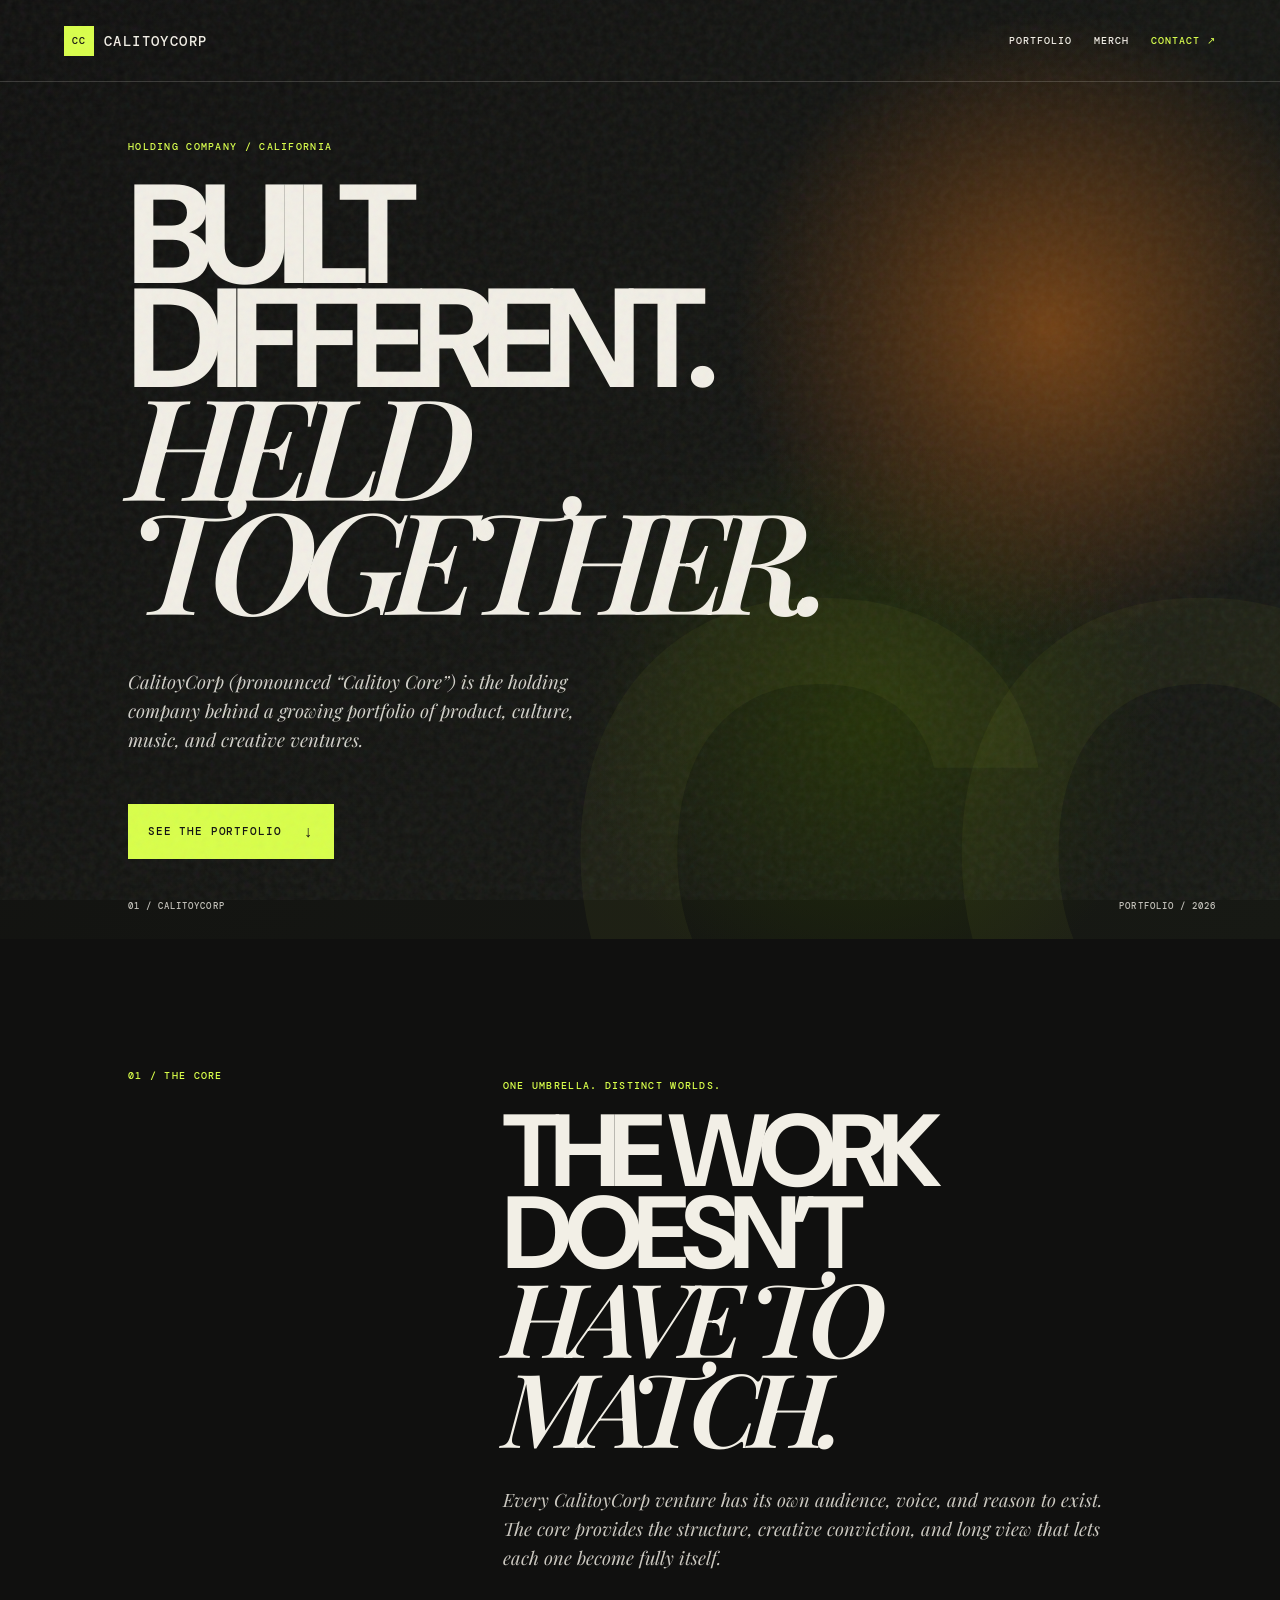
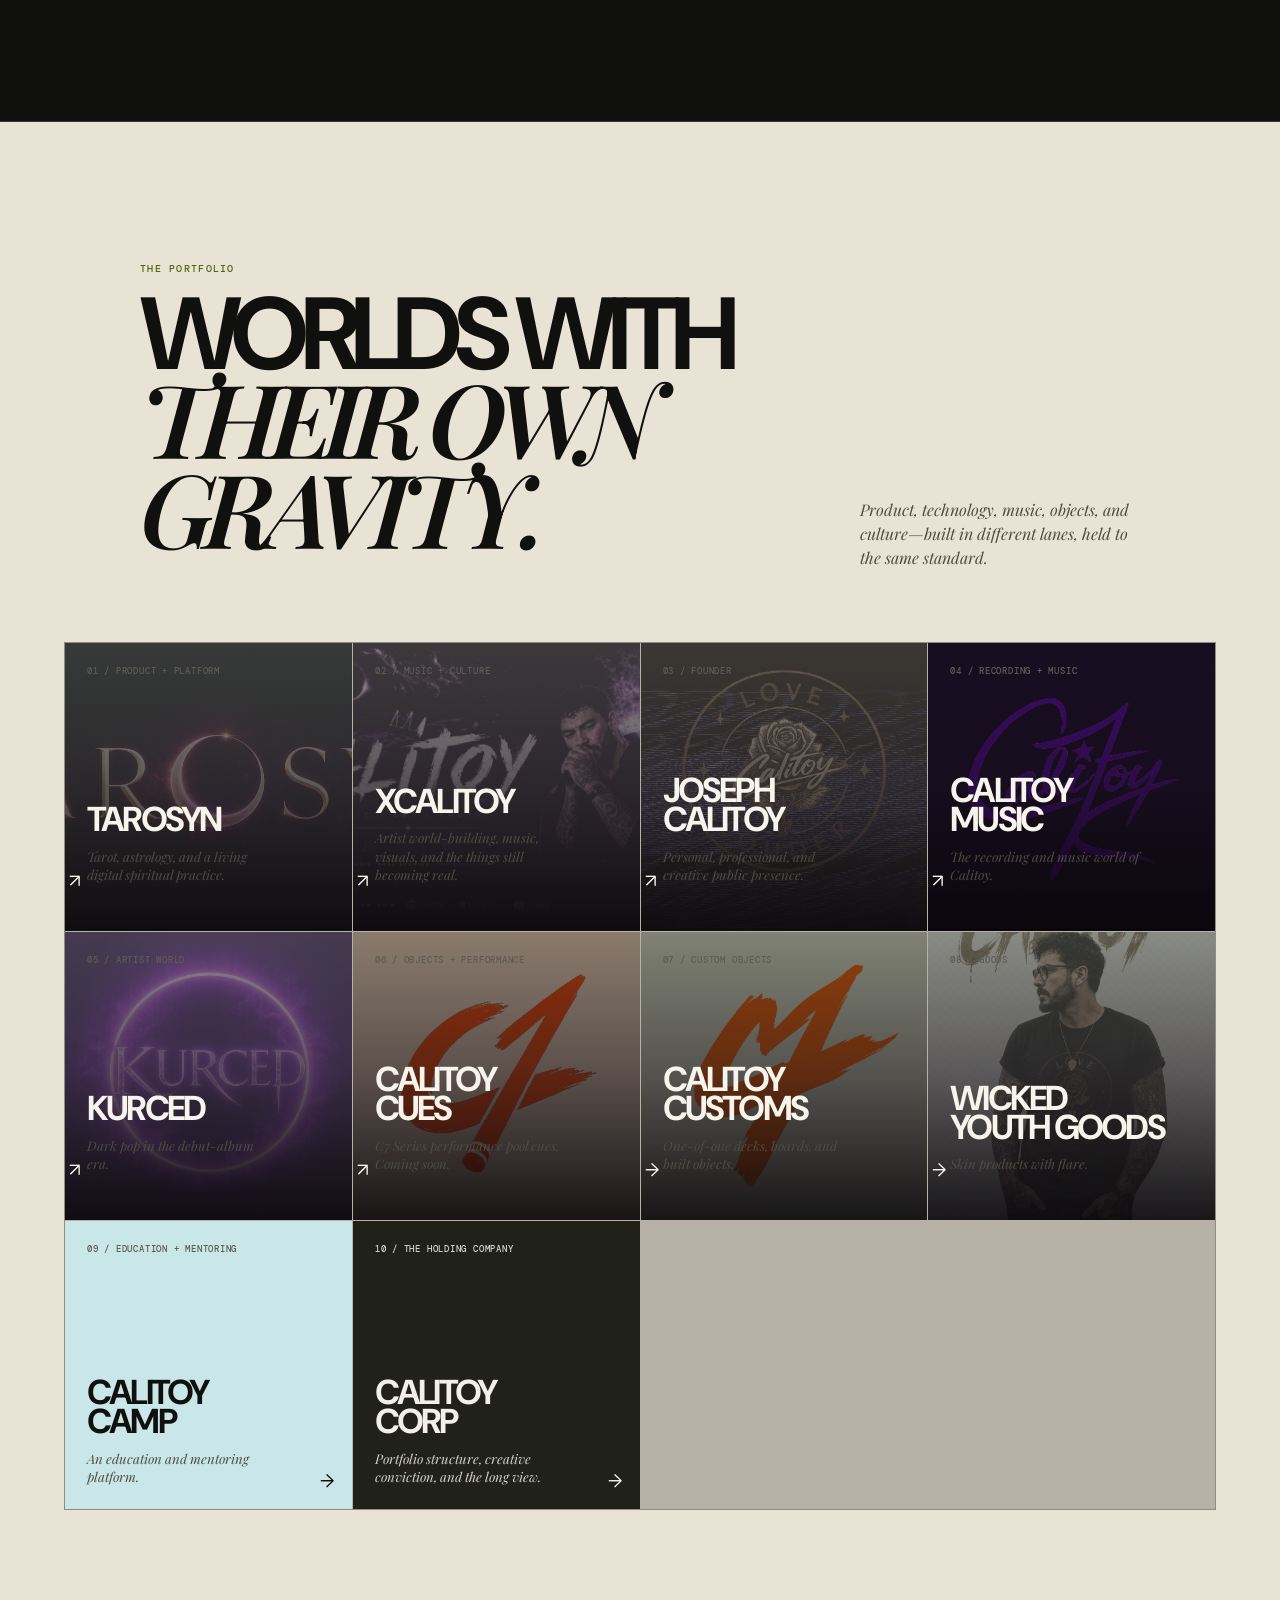
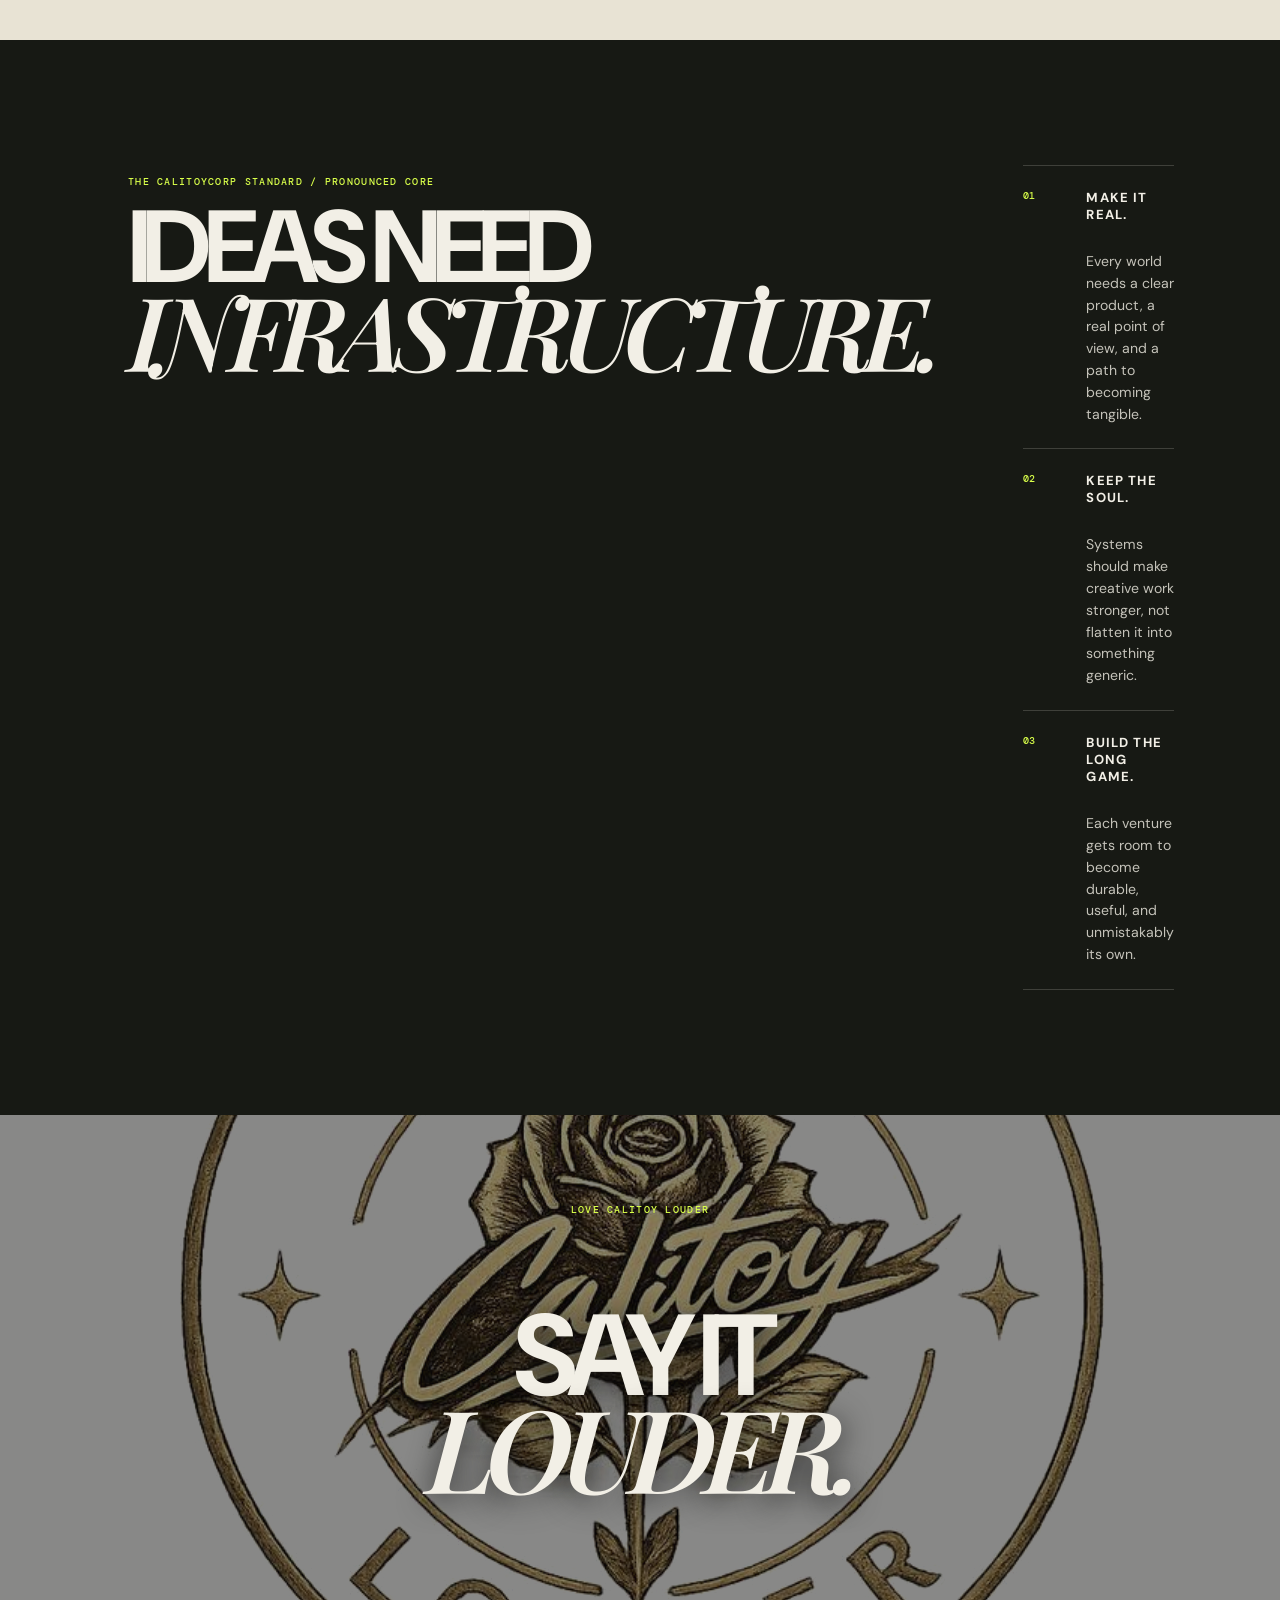
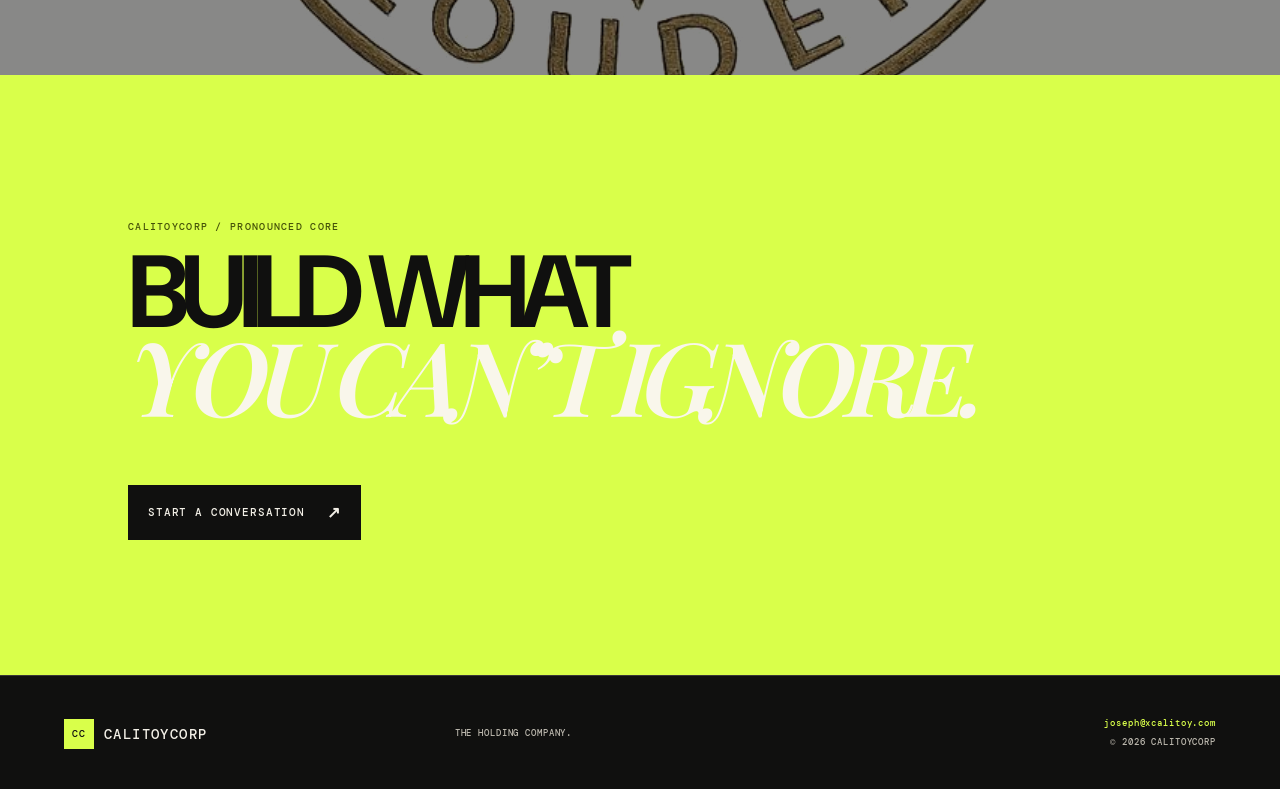
==== index.html @ feaf52a7 "Add Love Calitoy Louder section" ====
<!doctype html>
<html lang="en"><head><meta charset="utf-8"><meta name="viewport" content="width=device-width,initial-scale=1"><meta name="theme-color" content="#10100f"><meta name="description" content="CalitoyCorp (pronounced “Calitoy Core”) is the holding company behind a growing portfolio of product, culture, music, and creative ventures."><title>CalitoyCorp — Built Different. Held Together.</title><link rel="preconnect" href="https://fonts.googleapis.com"><link rel="preconnect" href="https://fonts.gstatic.com" crossorigin><link href="https://fonts.googleapis.com/css2?family=DM+Mono:wght@400;500&family=DM+Sans:opsz,wght@9..40,400;9..40,500;9..40,700&family=Playfair+Display:ital,wght@0,600;0,700;1,600&display=swap" rel="stylesheet"><link rel="stylesheet" href="styles.css"></head><body><div class="grain" aria-hidden="true"></div><header><a class="mark" href="#top"><span>CC</span> CALITOYCORP</a><nav class="corp-nav"><a href="#portfolio">PORTFOLIO</a><a href="merch.html">MERCH</a><a href="mailto:joseph@xcalitoy.com?subject=CalitoyCorp">CONTACT ↗</a></nav></header><main id="top"><section class="hero"><p class="eyebrow">HOLDING COMPANY / CALIFORNIA</p><h1>BUILT<br>DIFFERENT.<br><em>HELD TOGETHER.</em></h1><p>CalitoyCorp (pronounced “Calitoy Core”) is the holding company behind a growing portfolio of product, culture, music, and creative ventures.</p><a class="button" href="#portfolio">SEE THE PORTFOLIO <b>↓</b></a><div class="hero-index"><span>01 / CALITOYCORP</span><span>PORTFOLIO / 2026</span></div></section><section class="statement"><div class="section-number">01 / THE CORE</div><div><p class="eyebrow">ONE UMBRELLA. DISTINCT WORLDS.</p><h2>THE WORK DOESN’T<br><em>HAVE TO MATCH.</em></h2><p>Every CalitoyCorp venture has its own audience, voice, and reason to exist. The core provides the structure, creative conviction, and long view that lets each one become fully itself.</p></div></section><section class="portfolio" id="portfolio"><div class="section-top"><div><p class="eyebrow">THE PORTFOLIO</p><h2>WORLDS WITH<br><em>THEIR OWN GRAVITY.</em></h2></div><p>Product, technology, music, objects, and culture—built in different lanes, held to the same standard.</p></div><div class="portfolio-grid"><a class="venture venture--tarosyn venture--visual" href="https://tarosyn.com" target="_blank" rel="noreferrer"><img class="venture-image" src="assets/portfolio/tarosyn-wordmark.jpg" alt="Tarosyn cosmic tarot artwork" loading="lazy"><span>01 / PRODUCT + PLATFORM</span><h3>TAROSYN</h3><p>Tarot, astrology, and a living digital spiritual practice.</p><i>↗</i></a><a class="venture venture--xcalitoy venture--visual" href="https://xcalitoy.com" target="_blank" rel="noreferrer"><img class="venture-image" src="assets/portfolio/xcalitoy-hero.jpg" alt="Xcalitoy artist world artwork" loading="lazy"><span>02 / MUSIC + CULTURE</span><h3>XCALITOY</h3><p>Artist world-building, music, visuals, and the things still becoming real.</p><i>↗</i></a><a class="venture venture--joseph venture--visual" href="https://josephcalitoy.com" target="_blank" rel="noreferrer"><img class="venture-image" src="assets/portfolio/joseph-calitoy.jpg" alt="Joseph Calitoy portrait" loading="lazy"><span>03 / FOUNDER</span><h3>JOSEPH<br>CALITOY</h3><p>Personal, professional, and creative public presence.</p><i>↗</i></a><a class="venture venture--calitoy-music venture--visual" href="https://josephcalitoy.com" target="_blank" rel="noreferrer"><img class="venture-image venture-image--mark" src="assets/portfolio/xcalitoy-mark.png" alt="Calitoy Music signature mark" loading="lazy"><span>04 / RECORDING + MUSIC</span><h3>CALITOY<br>MUSIC</h3><p>The recording and music world of Calitoy.</p><i>↗</i></a><a class="venture venture--kurced venture--visual" href="https://kurced.com" target="_blank" rel="noreferrer"><img class="venture-image" src="assets/portfolio/kurced.jpg" alt="Kurced rooftop portrait" loading="lazy"><span>05 / ARTIST WORLD</span><h3>KURCED</h3><p>Dark pop in the debut-album era.</p><i>↗</i></a><a class="venture venture--cues venture--visual" href="https://xcalitoy.com/cues/" target="_blank" rel="noreferrer"><img class="venture-image venture-image--mark" src="assets/portfolio/c7-mark.png" alt="Calitoy C7 signature mark" loading="lazy"><span>06 / OBJECTS + PERFORMANCE</span><h3>CALITOY<br>CUES</h3><p>C7 Series performance pool cues. Coming soon.</p><i>↗</i></a><a class="venture venture--customs venture--visual" href="mailto:joseph@xcalitoy.com?subject=Calitoy%20Customs"><img class="venture-image venture-image--mark" src="assets/portfolio/calitoy-customs-mark.png" alt="Calitoy Customs skateboard mark" loading="lazy"><span>07 / CUSTOM OBJECTS</span><h3>CALITOY<br>CUSTOMS</h3><p>One-of-one decks, boards, and built objects.</p><i>→</i></a><a class="venture venture--wicked venture--visual" href="mailto:joseph@xcalitoy.com?subject=Wicked%20Youth%20Goods"><img class="venture-image" src="assets/portfolio/wicked-youth.jpg" alt="Wicked Youth Goods portrait" loading="lazy"><span>08 / GOODS</span><h3>WICKED<br>YOUTH GOODS</h3><p>Skin products with flare.</p><i>→</i></a><a class="venture venture--camp" href="mailto:joseph@xcalitoy.com?subject=CalitoyCamp"><span>09 / EDUCATION + MENTORING</span><h3>CALITOY<br>CAMP</h3><p>An education and mentoring platform.</p><i>→</i></a><a class="venture venture--core" href="mailto:joseph@xcalitoy.com?subject=CalitoyCorp"><span>10 / THE HOLDING COMPANY</span><h3>CALITOY<br>CORP</h3><p>Portfolio structure, creative conviction, and the long view.</p><i>→</i></a></div></section><section class="approach"><div><p class="eyebrow">THE CALITOYCORP STANDARD / PRONOUNCED CORE</p><h2>IDEAS NEED<br><em>INFRASTRUCTURE.</em></h2></div><div class="principles"><article><span>01</span><h3>MAKE IT REAL.</h3><p>Every world needs a clear product, a real point of view, and a path to becoming tangible.</p></article><article><span>02</span><h3>KEEP THE SOUL.</h3><p>Systems should make creative work stronger, not flatten it into something generic.</p></article><article><span>03</span><h3>BUILD THE LONG GAME.</h3><p>Each venture gets room to become durable, useful, and unmistakably its own.</p></article></div></section><section class="louder-section"><div class="louder-backdrop" aria-hidden="true"></div><div class="louder-content"><p class="eyebrow">LOVE CALITOY LOUDER</p><h2>SAY IT<br><em>LOUDER.</em></h2></div></section><section class="close"><p class="eyebrow">CALITOYCORP / PRONOUNCED CORE</p><h2>BUILD WHAT<br><em>YOU CAN’T IGNORE.</em></h2><a class="button button--light" href="mailto:joseph@xcalitoy.com?subject=CalitoyCorp">START A CONVERSATION <b>↗</b></a></section></main><footer><a class="mark" href="#top"><span>CC</span> CALITOYCORP</a><p>THE HOLDING COMPANY.</p><div><a href="mailto:joseph@xcalitoy.com">joseph@xcalitoy.com</a><span>© <span id="year"></span> CALITOYCORP</span></div></footer><script src="script.js"></script></body></html>
---- styles.css ----
:root{--ink:#10100f;--paper:#f2efe6;--acid:#d9ff4a;--orange:#ff6b17;--muted:#bbb7ad;--line:#f2efe62e;--mono:'DM Mono',monospace;--sans:'DM Sans',sans-serif;--serif:'Playfair Display',serif}*{box-sizing:border-box}html{scroll-behavior:smooth}body{margin:0;background:var(--ink);color:var(--paper);font-family:var(--sans);overflow-x:hidden}a{color:inherit;text-decoration:none}.grain{position:fixed;z-index:4;pointer-events:none;inset:0;opacity:.07;background-image:url("data:image/svg+xml,%3Csvg viewBox='0 0 160 160' xmlns='http://www.w3.org/2000/svg'%3E%3Cfilter id='n'%3E%3CfeTurbulence type='fractalNoise' baseFrequency='.8' numOctaves='3'/%3E%3C/filter%3E%3Crect width='100%25' height='100%25' filter='url(%23n)'/%3E%3C/svg%3E")}header{height:82px;padding:0 clamp(20px,5vw,90px);position:absolute;z-index:2;top:0;left:0;right:0;display:flex;align-items:center;justify-content:space-between;border-bottom:1px solid var(--line)}.mark{display:flex;align-items:center;gap:10px;font:500 .88rem var(--mono);letter-spacing:.1em}.mark span{display:grid;place-items:center;width:30px;height:30px;background:var(--acid);color:var(--ink);font-weight:500;font-size:.63rem}.contact{font:500 .62rem var(--mono);letter-spacing:.1em;color:var(--acid)}.hero{min-height:100svh;display:flex;flex-direction:column;justify-content:center;position:relative;padding:130px clamp(20px,10vw,165px) 80px;overflow:hidden;background:radial-gradient(circle at 82% 35%,#714014 0,transparent 26%),radial-gradient(circle at 68% 77%,#243108 0,transparent 26%),linear-gradient(135deg,#10100f,#171914)}.hero:after{content:'CC';position:absolute;right:-3vw;bottom:-13vw;color:#d9ff4a0b;font:700 clamp(24rem,55vw,64rem)/.7 var(--sans);letter-spacing:-.18em}.eyebrow,.section-number{font:500 .62rem var(--mono);letter-spacing:.13em;color:var(--acid)}.hero>*{position:relative;z-index:1}.hero h1{font:700 clamp(4.8rem,11vw,11rem)/.74 var(--sans);letter-spacing:-.09em;margin:20px 0 30px}.hero h1 em,h2 em{font-family:var(--serif);font-weight:600;letter-spacing:-.1em}.hero>p:not(.eyebrow){max-width:490px;color:#d2d0c9;font:italic 1.16rem/1.55 var(--serif)}.button{display:inline-flex;align-items:center;gap:22px;width:max-content;margin-top:31px;padding:17px 20px;background:var(--acid);color:var(--ink);font:500 .66rem var(--mono);letter-spacing:.08em}.button b{font-size:1rem}.hero-index{position:absolute!important;z-index:1;bottom:27px;left:clamp(20px,10vw,165px);right:clamp(20px,5vw,90px);display:flex;justify-content:space-between;font:500 .54rem var(--mono);letter-spacing:.12em;color:#c2c0b9}.statement{padding:130px clamp(20px,10vw,165px);display:grid;grid-template-columns:.5fr 1fr;gap:50px;border-bottom:1px solid var(--line)}.statement h2,.portfolio h2,.approach h2,.close h2{font:700 clamp(3.8rem,8vw,8.5rem)/.8 var(--sans);letter-spacing:-.085em;margin:19px 0 30px}.statement div:last-child>p:not(.eyebrow){max-width:620px;color:#cbc8c0;font:italic 1.15rem/1.6 var(--serif)}.portfolio{padding:130px clamp(20px,5vw,90px);background:#e8e3d4;color:var(--ink)}.portfolio .eyebrow{color:#53640d}.section-top{max-width:1000px;margin:0 auto 56px;display:flex;justify-content:space-between;align-items:end;gap:50px}.section-top>p{max-width:280px;font:italic 1rem/1.5 var(--serif);color:#4e4c43}.portfolio-grid{max-width:1180px;margin:auto;display:grid;grid-template-columns:repeat(4,1fr);gap:1px;background:#10100f3b;border:1px solid #10100f3b}.venture{min-height:288px;position:relative;overflow:hidden;padding:22px;background:#f7f4eb;display:flex;flex-direction:column;transition:.22s}.venture--visual{color:#f7f4eb;background:#1b191b}.venture-image{position:absolute;inset:0;width:100%;height:100%;object-fit:cover;opacity:.58;filter:saturate(.82) contrast(1.08);transition:transform .45s,opacity .45s}.venture-image--mark{object-fit:contain;padding:26px;opacity:.92;filter:saturate(1.12)}.venture--visual:after{content:'';position:absolute;inset:0;background:linear-gradient(180deg,#08060970 0%,#100b12a8 48%,#080609ed 100%)}.venture--visual>*:not(.venture-image){position:relative;z-index:1}.venture--visual span,.venture--visual p{color:#e8e0df}.venture--visual:hover .venture-image{transform:scale(1.06);opacity:.7}.venture:hover{z-index:1;transform:scale(1.025);box-shadow:0 12px 34px #1114}.venture span{font:500 .54rem var(--mono);letter-spacing:.09em;color:#5e5c54}.venture h3{font:700 clamp(1.35rem,2.7vw,2.2rem)/.85 var(--sans);letter-spacing:-.08em;margin:auto 0 13px}.venture p{margin:0;max-width:190px;font:italic .83rem/1.4 var(--serif);color:#4e4c43}.venture i{position:absolute;right:18px;bottom:16px;font-style:normal;font-size:1.15rem}.venture--tarosyn{background:#e0ecdf}.venture--xcalitoy{background:#f4e8ee}.venture--calitoy-music{background:#261235}.venture--joseph{background:#ede3ca}.venture--kurced{background:#e4d7f2}.venture--cues{background:#f0d7bb}.venture--customs{background:#dce3c7}.venture--wicked{background:#dae6c8}.venture--camp{background:#c9e7e8}.venture--core{background:#20221a;color:var(--paper)}.venture--core span,.venture--core p{color:#d6d2c7}.approach{padding:125px clamp(20px,10vw,165px);display:grid;grid-template-columns:.9fr 1.1fr;gap:90px;background:#171914}.principles{border-top:1px solid var(--line)}.principles article{display:grid;grid-template-columns:45px 1fr;gap:18px;padding:23px 0;border-bottom:1px solid var(--line)}.principles span{font:500 .62rem var(--mono);color:var(--acid)}.principles h3{font-size:.82rem;letter-spacing:.09em;margin:0 0 10px}.principles p{grid-column:2;margin:0;color:#c5c3ba;font-size:.88rem;line-height:1.55}.close{padding:135px clamp(20px,10vw,165px);background:var(--acid);color:var(--ink)}.close .eyebrow{color:#455308}.close h2 em{color:#f9f6eb}.button--light{background:var(--ink);color:var(--paper)}.louder-section{position:relative;overflow:hidden;min-height:560px;display:flex;align-items:center;justify-content:center;text-align:center}.louder-backdrop{position:absolute;inset:0;background:url('assets/love-calitoy-louder.jpg') center/cover no-repeat;opacity:.5;filter:saturate(.82) contrast(1.1)}.louder-content{position:relative;z-index:1;padding:60px 30px}.louder-content .eyebrow{color:var(--acid);margin-bottom:18px}.louder-content h2{font:700 clamp(4rem,9vw,9rem)/.78 var(--sans);letter-spacing:-.09em;text-shadow:0 5px 30px #10100fcc}.louder-content h2 em{font-family:var(--serif);font-weight:600;letter-spacing:-.1em}footer{padding:40px clamp(20px,5vw,90px);display:grid;grid-template-columns:1fr 1fr 1fr;align-items:end;gap:20px;border-top:1px solid var(--line)}footer p,footer div{font:500 .55rem/1.6 var(--mono);letter-spacing:.1em;color:#bbb7ad}footer div{display:flex;flex-direction:column;align-items:end;gap:5px}footer div a{color:var(--acid)}.corp-nav{display:flex;gap:22px;align-items:center;font:500 .62rem var(--mono);letter-spacing:.1em}.corp-nav a{color:var(--paper)}.corp-nav a:last-child{color:var(--acid)}.corp-nav a[aria-current="page"]{color:var(--acid)}.merch-hero{min-height:76vh;padding:145px clamp(20px,10vw,165px) 85px;display:flex;flex-direction:column;justify-content:end;background:radial-gradient(circle at 80% 22%,#573a0d 0,transparent 28%),radial-gradient(circle at 70% 68%,#1e3406 0,transparent 29%),#151510}.merch-hero h1{font:700 clamp(4.5rem,10vw,10.5rem)/.77 var(--sans);letter-spacing:-.09em;margin:22px 0 28px}.merch-hero h1 em,.core-goods h2 em,.current h2 em,.property-store h2 em,.merch-close h2 em{font-family:var(--serif);font-weight:600;letter-spacing:-.1em}.merch-hero>p:not(.eyebrow){max-width:520px;color:#d5d3c9;font:italic 1.15rem/1.55 var(--serif)}.core-goods{padding:110px clamp(20px,10vw,165px);display:grid;grid-template-columns:1fr .85fr;gap:clamp(50px,10vw,150px);align-items:center;background:#eeeadc;color:var(--ink)}.core-goods h2,.current h2,.property-store h2,.merch-close h2{font:700 clamp(3.6rem,7vw,7.6rem)/.82 var(--sans);letter-spacing:-.085em;margin:18px 0 22px}.core-goods div>p:not(.eyebrow){max-width:530px;color:#4e4c44;font:italic 1.08rem/1.58 var(--serif)}.core-status{min-height:300px;padding:28px;border:1px solid #10100f44;background:#d9ff4a;display:flex;flex-direction:column}.core-status span{font:500 .58rem var(--mono);letter-spacing:.11em}.core-status h3{font-size:1.8rem;letter-spacing:-.07em;margin:auto 0 11px}.core-status p{max-width:310px;font:italic .92rem/1.4 var(--serif);margin:0}.core-status a{margin-top:25px;font:500 .61rem var(--mono);letter-spacing:.1em}.current{padding:130px clamp(20px,5vw,90px);background:#11110f}.current .section-top,.property-store .section-top{max-width:1180px}.current .section-top>p,.property-store .section-top>p{color:#bdb9ae}.product-grid{max-width:1180px;margin:auto;display:grid;grid-template-columns:repeat(3,1fr);gap:1px;background:var(--line)}.product{min-height:455px;position:relative;overflow:hidden;background:#201e1b;display:flex;align-items:end}.product:after{content:'';position:absolute;inset:45% 0 0;background:linear-gradient(transparent,#11110ff7)}.product img{position:absolute;inset:0;width:100%;height:100%;object-fit:cover;filter:saturate(.84) contrast(1.07);transition:transform .4s}.product:hover img{transform:scale(1.05)}.product>div{position:relative;z-index:1;padding:22px}.product span{font:500 .56rem var(--mono);letter-spacing:.1em;color:var(--acid)}.product h3{font:700 clamp(2.8rem,4.5vw,4.8rem)/.77 var(--sans);letter-spacing:-.085em;margin:16px 0}.product b{font:500 .68rem var(--mono);letter-spacing:.1em}.shop-links{max-width:1180px;margin:20px auto 0;display:flex;gap:12px}.shop-links a{border:1px solid var(--line);padding:14px 16px;font:500 .61rem var(--mono);letter-spacing:.09em}.shop-links a:hover{border-color:var(--acid);color:var(--acid)}.property-store{padding:130px clamp(20px,5vw,90px);background:#e8e3d4;color:var(--ink)}.property-store .eyebrow{color:#53640d}.property-store .section-top>p{color:#4e4c43}.property-grid{max-width:1180px;margin:auto;display:grid;grid-template-columns:repeat(4,1fr);gap:1px;background:#10100f3b;border:1px solid #10100f3b}.property-grid a{min-height:190px;display:flex;flex-direction:column;position:relative;padding:18px;background:#f7f4eb;transition:.2s}.property-grid a:hover{z-index:1;background:var(--acid);transform:scale(1.03)}.property-grid span{font:500 .55rem var(--mono);color:#5e5c54}.property-grid b{font-size:.84rem;letter-spacing:.06em;margin:auto 0 9px}.property-grid small{font:italic .82rem/1.35 var(--serif);color:#4e4c43;max-width:180px}.property-grid i{position:absolute;right:14px;bottom:14px;font-style:normal;font-size:1rem}.concept-lab{padding:130px clamp(20px,5vw,90px);background:#16170f}.concept-lab .section-top{max-width:1180px}.concept-lab .section-top>p{color:#bebaae}.lab-controls{max-width:1180px;margin:0 auto 20px;display:flex;flex-wrap:wrap;gap:8px}.lab-controls button{padding:10px 12px;border:1px solid var(--line);background:transparent;color:#d6d2c7;cursor:pointer;font:500 .57rem var(--mono);letter-spacing:.08em}.lab-controls button:hover,.lab-controls button.is-active{background:var(--acid);border-color:var(--acid);color:var(--ink)}.lab-note{max-width:1180px;margin:0 auto 16px;color:var(--acid);font:500 .54rem var(--mono);letter-spacing:.11em}.concept-grid{max-width:1180px;margin:auto;display:grid;grid-template-columns:repeat(4,1fr);gap:1px;background:var(--line)}.concept-card{min-height:265px;position:relative;padding:19px;overflow:hidden;display:flex;flex-direction:column;background:#22231b}.concept-card:after{content:'';position:absolute;inset:0;background:linear-gradient(135deg,#ffffff0d,transparent 58%);pointer-events:none}.concept-card[data-brand="Tarosyn"]{background:#1b2d29}.concept-card[data-brand="Xcalitoy"]{background:#30152c}.concept-card[data-brand="Joseph Calitoy"]{background:#2e291d}.concept-card[data-brand="Kurced"]{background:#340b3d}.concept-card[data-brand="Calitoy Cues"]{background:#36200d}.concept-card[data-brand="Calitoy Customs"]{background:#26351f}.concept-card[data-brand="Wicked Youth Goods"]{background:#304026}.concept-card[data-brand="CalitoyCamp"]{background:#18363a}.concept-card[data-brand="Kurced"]:before{content:'';position:absolute;inset:0;background:url('assets/merch/kurced-neon-logo.jpg') right bottom/145px auto no-repeat;opacity:.17;mix-blend-mode:screen}.concept-card>*{position:relative;z-index:1}.concept-card span{font:500 .54rem var(--mono);letter-spacing:.1em;color:var(--acid)}.concept-card h3{font:700 clamp(1.55rem,2.4vw,2.35rem)/.84 var(--sans);letter-spacing:-.07em;margin:auto 0 12px}.concept-card p{margin:0;color:#d0c9bd;font:italic .83rem/1.4 var(--serif);max-width:230px}.concept-card small{margin-top:15px;color:#bdb5a8;font:500 .54rem var(--mono);letter-spacing:.09em}.merch-close{padding:130px clamp(20px,10vw,165px);background:var(--orange);color:var(--ink)}.merch-close .eyebrow{color:#73310b}.merch-close h2 em{color:#f8f2e7}.merch-close>p:not(.eyebrow){max-width:500px;font:italic 1.08rem/1.55 var(--serif)}@media(max-width:800px){.hero{min-height:800px}.statement,.approach,.core-goods{grid-template-columns:1fr;padding-top:90px;padding-bottom:90px}.section-top{display:block}.section-top>p{margin-top:25px}.portfolio-grid,.property-grid,.concept-grid{grid-template-columns:1fr}.product-grid{grid-template-columns:1fr 1fr}.venture{min-height:240px}.approach{gap:34px}.corp-nav{gap:13px;font-size:.55rem}footer{grid-template-columns:1fr}footer div{align-items:start}}@media(max-width:640px){header{height:68px;padding:0 14px}.mark{gap:7px;font-size:.68rem;letter-spacing:.07em}.mark span{width:25px;height:25px;font-size:.54rem}.corp-nav{gap:10px;font-size:.49rem;letter-spacing:.06em}.hero{min-height:650px;padding:105px 20px 72px}.hero h1{font-size:clamp(3.15rem,14.5vw,4.35rem);line-height:.78;letter-spacing:-.1em}.hero>p:not(.eyebrow),.merch-hero>p:not(.eyebrow){font-size:1rem;line-height:1.45}.hero-index{left:20px;right:20px;font-size:.48rem;letter-spacing:.07em}.statement,.portfolio,.approach,.close,.current,.property-store,.concept-lab{padding:70px 20px}.statement h2,.portfolio h2,.approach h2,.close h2,.current h2,.property-store h2,.concept-lab h2{font-size:clamp(2.75rem,13vw,3.6rem);line-height:.82;letter-spacing:-.095em}.statement div:last-child>p{font-size:1rem;line-height:1.5}.section-top{margin-bottom:34px}.venture{min-height:220px;padding:18px}.venture h3{font-size:clamp(1.65rem,8vw,2.05rem)}.venture p{max-width:250px;font-size:.88rem}.product-grid{grid-template-columns:1fr}.product{min-height:385px}.shop-links{flex-direction:column}.core-goods{padding-top:70px;padding-bottom:70px}.merch-hero{min-height:620px;padding:115px 20px 58px}.footer,footer{padding:30px 20px}footer p{margin:5px 0}footer div{overflow-wrap:anywhere}.lab-controls{gap:6px}.lab-controls button{font-size:.5rem;padding:9px 8px}}
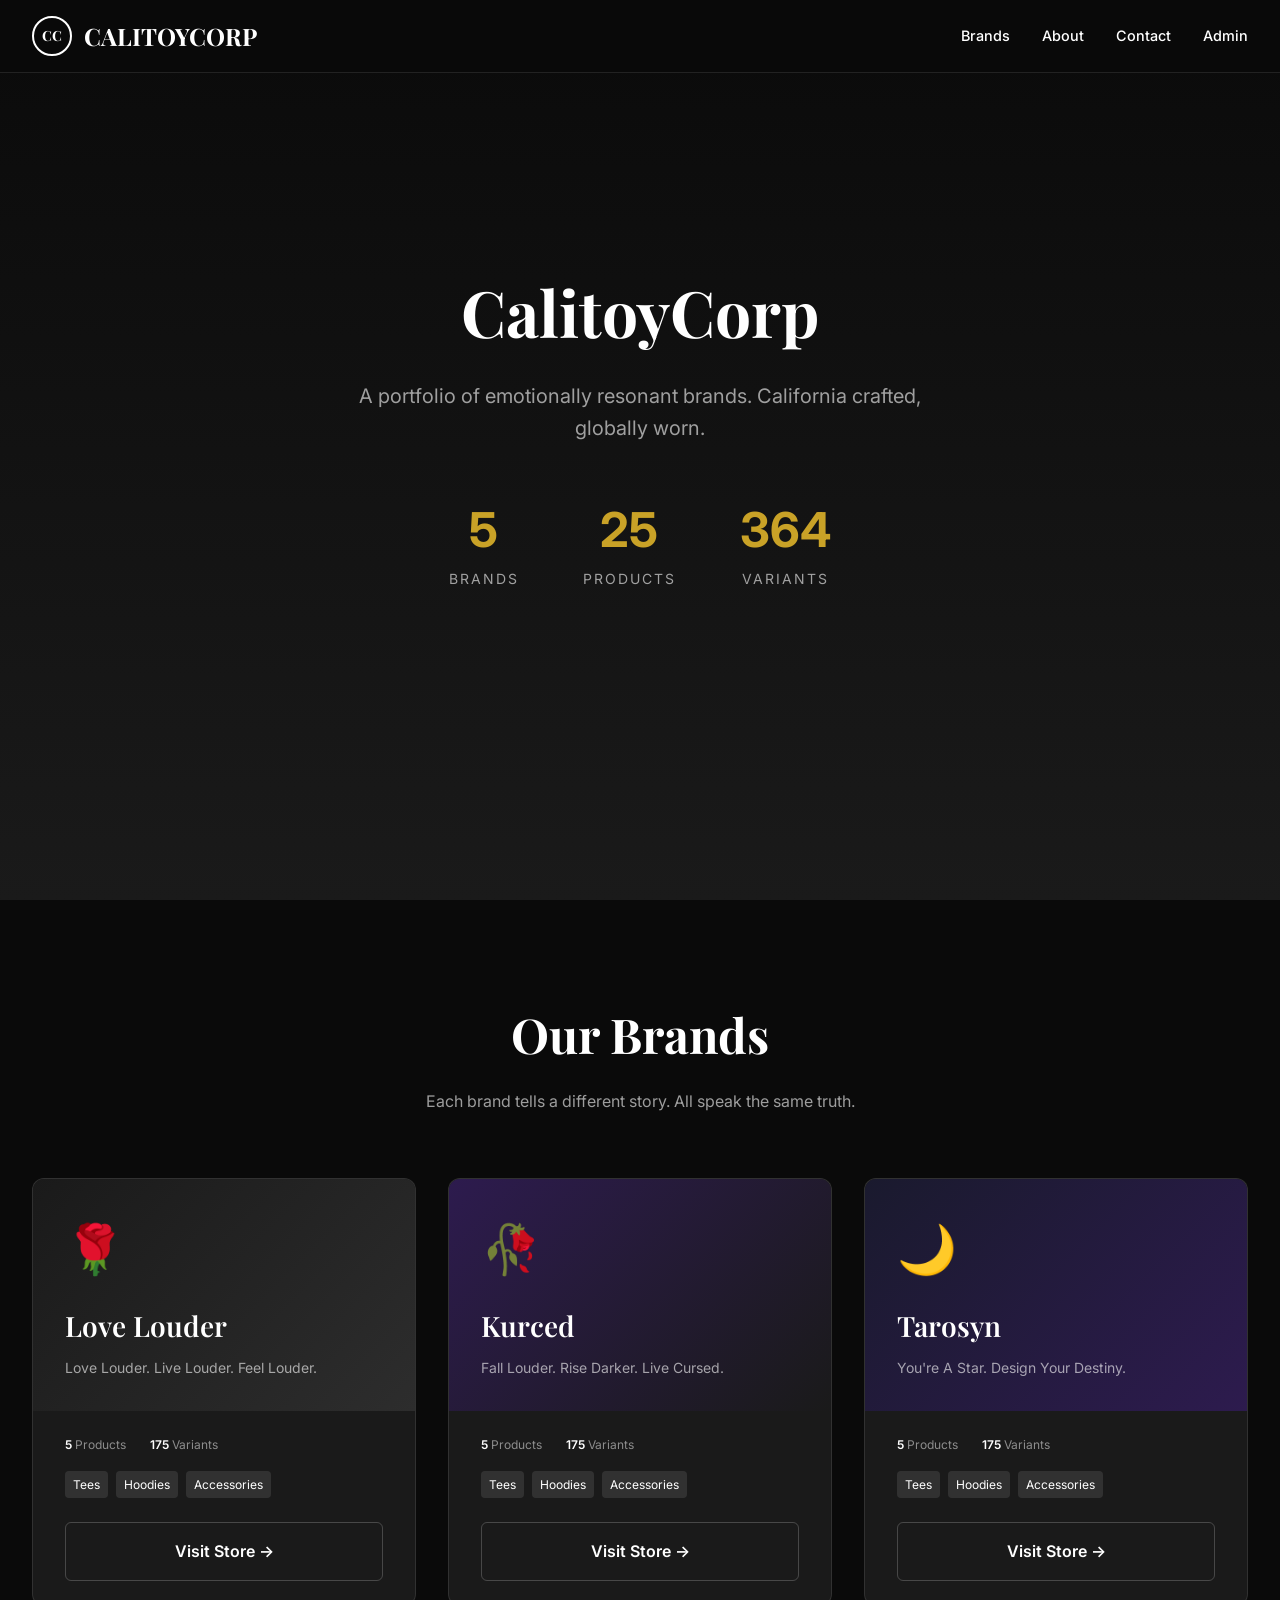
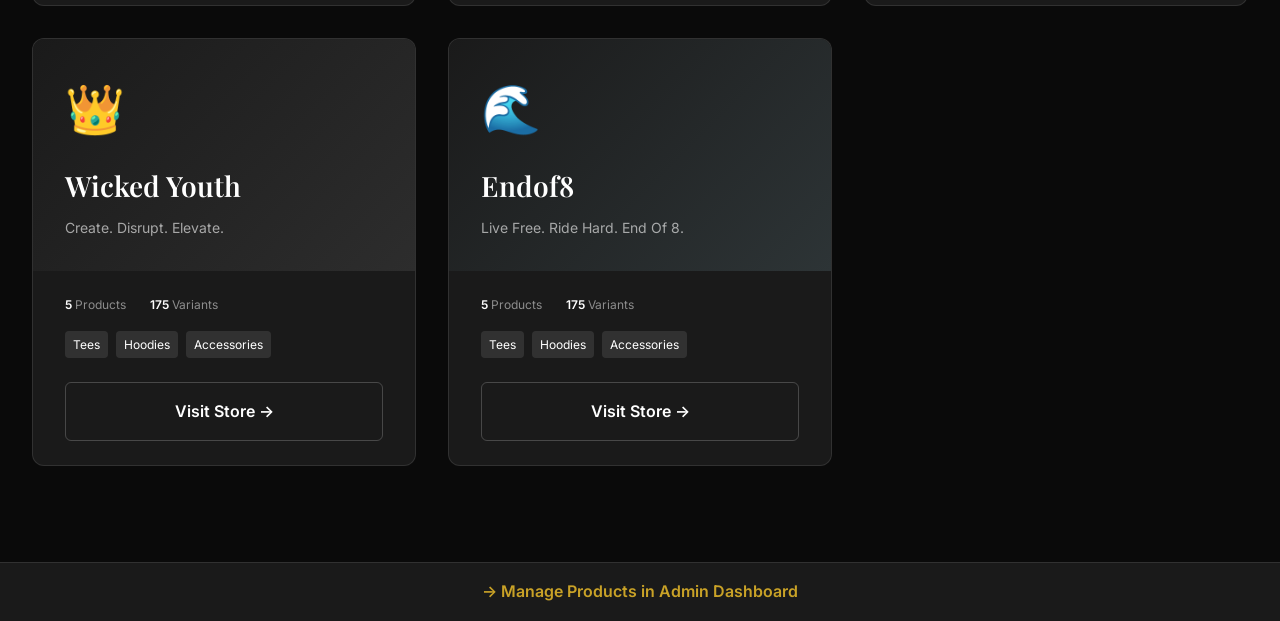
==== commit c523355c: "Add complete brand storefronts and Printful integration - Love Louder storefront with gold luxury ae" ====
--- a/index.html
+++ b/index.html
@@ -1,2 +1,452 @@
-<!doctype html>
-<html lang="en"><head><meta charset="utf-8"><meta name="viewport" content="width=device-width,initial-scale=1"><meta name="theme-color" content="#10100f"><meta name="description" content="CalitoyCorp (pronounced “Calitoy Core”) is the holding company behind a growing portfolio of product, culture, music, and creative ventures."><title>CalitoyCorp — Built Different. Held Together.</title><link rel="preconnect" href="https://fonts.googleapis.com"><link rel="preconnect" href="https://fonts.gstatic.com" crossorigin><link href="https://fonts.googleapis.com/css2?family=DM+Mono:wght@400;500&family=DM+Sans:opsz,wght@9..40,400;9..40,500;9..40,700&family=Playfair+Display:ital,wght@0,600;0,700;1,600&display=swap" rel="stylesheet"><link rel="stylesheet" href="styles.css"></head><body><div class="grain" aria-hidden="true"></div><header><a class="mark" href="#top"><span>CC</span> CALITOYCORP</a><nav class="corp-nav"><a href="#portfolio">PORTFOLIO</a><a href="merch.html">MERCH</a><a href="mailto:joseph@xcalitoy.com?subject=CalitoyCorp">CONTACT ↗</a></nav></header><main id="top"><section class="hero"><p class="eyebrow">HOLDING COMPANY / CALIFORNIA</p><h1>BUILT<br>DIFFERENT.<br><em>HELD TOGETHER.</em></h1><p>CalitoyCorp (pronounced “Calitoy Core”) is the holding company behind a growing portfolio of product, culture, music, and creative ventures.</p><a class="button" href="#portfolio">SEE THE PORTFOLIO <b>↓</b></a><div class="hero-index"><span>01 / CALITOYCORP</span><span>PORTFOLIO / 2026</span></div></section><section class="statement"><div class="section-number">01 / THE CORE</div><div><p class="eyebrow">ONE UMBRELLA. DISTINCT WORLDS.</p><h2>THE WORK DOESN’T<br><em>HAVE TO MATCH.</em></h2><p>Every CalitoyCorp venture has its own audience, voice, and reason to exist. The core provides the structure, creative conviction, and long view that lets each one become fully itself.</p></div></section><section class="portfolio" id="portfolio"><div class="section-top"><div><p class="eyebrow">THE PORTFOLIO</p><h2>WORLDS WITH<br><em>THEIR OWN GRAVITY.</em></h2></div><p>Product, technology, music, objects, and culture—built in different lanes, held to the same standard.</p></div><div class="portfolio-grid"><a class="venture venture--tarosyn venture--visual" href="https://tarosyn.com" target="_blank" rel="noreferrer"><img class="venture-image" src="assets/portfolio/tarosyn-wordmark.jpg" alt="Tarosyn cosmic tarot artwork" loading="lazy"><span>01 / PRODUCT + PLATFORM</span><h3>TAROSYN</h3><p>Tarot, astrology, and a living digital spiritual practice.</p><i>↗</i></a><a class="venture venture--xcalitoy venture--visual" href="https://xcalitoy.com" target="_blank" rel="noreferrer"><img class="venture-image" src="assets/portfolio/xcalitoy-hero.jpg" alt="Xcalitoy artist world artwork" loading="lazy"><span>02 / MUSIC + CULTURE</span><h3>XCALITOY</h3><p>Artist world-building, music, visuals, and the things still becoming real.</p><i>↗</i></a><a class="venture venture--joseph venture--visual" href="https://josephcalitoy.com" target="_blank" rel="noreferrer"><img class="venture-image" src="assets/portfolio/joseph-calitoy.jpg" alt="Joseph Calitoy portrait" loading="lazy"><span>03 / FOUNDER</span><h3>JOSEPH<br>CALITOY</h3><p>Personal, professional, and creative public presence.</p><i>↗</i></a><a class="venture venture--calitoy-music venture--visual" href="https://josephcalitoy.com" target="_blank" rel="noreferrer"><img class="venture-image venture-image--mark" src="assets/portfolio/xcalitoy-mark.png" alt="Calitoy Music signature mark" loading="lazy"><span>04 / RECORDING + MUSIC</span><h3>CALITOY<br>MUSIC</h3><p>The recording and music world of Calitoy.</p><i>↗</i></a><a class="venture venture--kurced venture--visual" href="https://kurced.com" target="_blank" rel="noreferrer"><img class="venture-image" src="assets/portfolio/kurced.jpg" alt="Kurced rooftop portrait" loading="lazy"><span>05 / ARTIST WORLD</span><h3>KURCED</h3><p>Dark pop in the debut-album era.</p><i>↗</i></a><a class="venture venture--cues venture--visual" href="https://xcalitoy.com/cues/" target="_blank" rel="noreferrer"><img class="venture-image venture-image--mark" src="assets/portfolio/c7-mark.png" alt="Calitoy C7 signature mark" loading="lazy"><span>06 / OBJECTS + PERFORMANCE</span><h3>CALITOY<br>CUES</h3><p>C7 Series performance pool cues. Coming soon.</p><i>↗</i></a><a class="venture venture--customs venture--visual" href="mailto:joseph@xcalitoy.com?subject=Calitoy%20Customs"><img class="venture-image venture-image--mark" src="assets/portfolio/calitoy-customs-mark.png" alt="Calitoy Customs skateboard mark" loading="lazy"><span>07 / CUSTOM OBJECTS</span><h3>CALITOY<br>CUSTOMS</h3><p>One-of-one decks, boards, and built objects.</p><i>→</i></a><a class="venture venture--wicked venture--visual" href="mailto:joseph@xcalitoy.com?subject=Wicked%20Youth%20Goods"><img class="venture-image" src="assets/portfolio/wicked-youth.jpg" alt="Wicked Youth Goods portrait" loading="lazy"><span>08 / GOODS</span><h3>WICKED<br>YOUTH GOODS</h3><p>Skin products with flare.</p><i>→</i></a><a class="venture venture--camp" href="mailto:joseph@xcalitoy.com?subject=CalitoyCamp"><span>09 / EDUCATION + MENTORING</span><h3>CALITOY<br>CAMP</h3><p>An education and mentoring platform.</p><i>→</i></a><a class="venture venture--core" href="mailto:joseph@xcalitoy.com?subject=CalitoyCorp"><span>10 / THE HOLDING COMPANY</span><h3>CALITOY<br>CORP</h3><p>Portfolio structure, creative conviction, and the long view.</p><i>→</i></a></div></section><section class="approach"><div><p class="eyebrow">THE CALITOYCORP STANDARD / PRONOUNCED CORE</p><h2>IDEAS NEED<br><em>INFRASTRUCTURE.</em></h2></div><div class="principles"><article><span>01</span><h3>MAKE IT REAL.</h3><p>Every world needs a clear product, a real point of view, and a path to becoming tangible.</p></article><article><span>02</span><h3>KEEP THE SOUL.</h3><p>Systems should make creative work stronger, not flatten it into something generic.</p></article><article><span>03</span><h3>BUILD THE LONG GAME.</h3><p>Each venture gets room to become durable, useful, and unmistakably its own.</p></article></div></section><section class="louder-section"><div class="louder-backdrop" aria-hidden="true"></div><div class="louder-content"><p class="eyebrow">LOVE CALITOY LOUDER</p><h2>SAY IT<br><em>LOUDER.</em></h2></div></section><section class="close"><p class="eyebrow">CALITOYCORP / PRONOUNCED CORE</p><h2>BUILD WHAT<br><em>YOU CAN’T IGNORE.</em></h2><a class="button button--light" href="mailto:joseph@xcalitoy.com?subject=CalitoyCorp">START A CONVERSATION <b>↗</b></a></section></main><footer><a class="mark" href="#top"><span>CC</span> CALITOYCORP</a><p>THE HOLDING COMPANY.</p><div><a href="mailto:joseph@xcalitoy.com">joseph@xcalitoy.com</a><span>© <span id="year"></span> CALITOYCORP</span></div></footer><script src="script.js"></script></body></html>
+<!DOCTYPE html>
+<html lang="en">
+<head>
+  <meta charset="UTF-8">
+  <meta name="viewport" content="width=device-width, initial-scale=1.0">
+  <title>CalitoyCorp | Portfolio of Brands</title>
+  <link rel="preconnect" href="https://fonts.googleapis.com">
+  <link href="https://fonts.googleapis.com/css2?family=Inter:wght@400;500;600;700&family=Playfair+Display:wght@600;700&display=swap" rel="stylesheet">
+  <style>
+    :root {
+      --black: #0A0A0A;
+      --white: #FFFFFF;
+      --gold: #C9A227;
+      --grey: #1A1A1A;
+    }
+    
+    * { margin: 0; padding: 0; box-sizing: border-box; }
+    
+    body {
+      font-family: 'Inter', sans-serif;
+      background: var(--black);
+      color: var(--white);
+      line-height: 1.6;
+    }
+    
+    /* Header */
+    .header {
+      position: fixed;
+      top: 0; left: 0; right: 0;
+      background: rgba(10,10,10,0.95);
+      backdrop-filter: blur(10px);
+      z-index: 1000;
+      border-bottom: 1px solid rgba(255,255,255,0.1);
+    }
+    
+    .header-content {
+      max-width: 1400px;
+      margin: 0 auto;
+      padding: 1rem 2rem;
+      display: flex;
+      align-items: center;
+      justify-content: space-between;
+    }
+    
+    .logo {
+      display: flex;
+      align-items: center;
+      gap: 0.75rem;
+      font-family: 'Playfair Display', serif;
+      font-size: 1.5rem;
+      font-weight: 700;
+    }
+    
+    .logo-mark {
+      width: 40px;
+      height: 40px;
+      border: 2px solid var(--white);
+      border-radius: 50%;
+      display: flex;
+      align-items: center;
+      justify-content: center;
+      font-size: 0.875rem;
+    }
+    
+    .nav {
+      display: flex;
+      gap: 2rem;
+    }
+    
+    .nav a {
+      color: var(--white);
+      text-decoration: none;
+      font-size: 0.9rem;
+      font-weight: 500;
+      transition: color 0.3s;
+    }
+    
+    .nav a:hover { color: var(--gold); }
+    
+    /* Hero */
+    .hero {
+      min-height: 100vh;
+      display: flex;
+      flex-direction: column;
+      align-items: center;
+      justify-content: center;
+      text-align: center;
+      padding: 6rem 2rem;
+      background: linear-gradient(180deg, var(--black) 0%, var(--grey) 100%);
+    }
+    
+    .hero h1 {
+      font-family: 'Playfair Display', serif;
+      font-size: 4rem;
+      font-weight: 700;
+      margin-bottom: 1rem;
+    }
+    
+    .hero-tagline {
+      font-size: 1.25rem;
+      color: rgba(255,255,255,0.6);
+      margin-bottom: 3rem;
+      max-width: 600px;
+    }
+    
+    .hero-stats {
+      display: flex;
+      gap: 4rem;
+      margin-bottom: 3rem;
+    }
+    
+    .stat {
+      text-align: center;
+    }
+    
+    .stat-value {
+      font-size: 3rem;
+      font-weight: 700;
+      color: var(--gold);
+    }
+    
+    .stat-label {
+      font-size: 0.875rem;
+      color: rgba(255,255,255,0.6);
+      text-transform: uppercase;
+      letter-spacing: 2px;
+    }
+    
+    /* Brands Grid */
+    .brands {
+      padding: 6rem 2rem;
+      max-width: 1400px;
+      margin: 0 auto;
+    }
+    
+    .section-header {
+      text-align: center;
+      margin-bottom: 4rem;
+    }
+    
+    .section-header h2 {
+      font-family: 'Playfair Display', serif;
+      font-size: 3rem;
+      margin-bottom: 1rem;
+    }
+    
+    .section-header p {
+      color: rgba(255,255,255,0.6);
+    }
+    
+    .brands-grid {
+      display: grid;
+      grid-template-columns: repeat(auto-fill, minmax(350px, 1fr));
+      gap: 2rem;
+    }
+    
+    .brand-card {
+      background: var(--grey);
+      border: 1px solid rgba(255,255,255,0.1);
+      border-radius: 12px;
+      overflow: hidden;
+      transition: all 0.3s;
+      cursor: pointer;
+    }
+    
+    .brand-card:hover {
+      transform: translateY(-5px);
+      border-color: var(--gold);
+    }
+    
+    .brand-header {
+      padding: 2rem;
+      position: relative;
+    }
+    
+    .brand-header.lovelouder { background: linear-gradient(135deg, #1a1a1a 0%, #2d2d2d 100%); }
+    .brand-header.kurced { background: linear-gradient(135deg, #2d1b4e 0%, #1a1a1a 100%); }
+    .brand-header.tarosyn { background: linear-gradient(135deg, #1a1a2e 0%, #2d1b4e 100%); }
+    .brand-header.wickedyouth { background: linear-gradient(135deg, #1a1a1a 0%, #2d2d2d 100%); }
+    .brand-header.endof8 { background: linear-gradient(135deg, #1a1a1a 0%, #2d3436 100%); }
+    
+    .brand-icon {
+      font-size: 3rem;
+      margin-bottom: 1rem;
+    }
+    
+    .brand-name {
+      font-family: 'Playfair Display', serif;
+      font-size: 1.75rem;
+      font-weight: 600;
+      margin-bottom: 0.5rem;
+    }
+    
+    .brand-tagline {
+      font-size: 0.875rem;
+      color: rgba(255,255,255,0.6);
+    }
+    
+    .brand-content {
+      padding: 1.5rem 2rem;
+    }
+    
+    .brand-stats {
+      display: flex;
+      gap: 1.5rem;
+      margin-bottom: 1rem;
+    }
+    
+    .brand-stat {
+      font-size: 0.75rem;
+      color: rgba(255,255,255,0.5);
+    }
+    
+    .brand-stat span {
+      color: var(--white);
+      font-weight: 600;
+    }
+    
+    .brand-products {
+      display: flex;
+      gap: 0.5rem;
+      margin-bottom: 1.5rem;
+    }
+    
+    .product-tag {
+      padding: 0.25rem 0.5rem;
+      background: rgba(255,255,255,0.1);
+      border-radius: 4px;
+      font-size: 0.75rem;
+    }
+    
+    .visit-btn {
+      display: block;
+      width: 100%;
+      padding: 1rem;
+      background: transparent;
+      border: 1px solid rgba(255,255,255,0.2);
+      color: var(--white);
+      text-align: center;
+      text-decoration: none;
+      border-radius: 6px;
+      font-weight: 600;
+      transition: all 0.3s;
+    }
+    
+    .visit-btn:hover {
+      background: var(--gold);
+      color: var(--black);
+      border-color: var(--gold);
+    }
+    
+    /* Admin Link */
+    .admin-bar {
+      background: var(--grey);
+      border-top: 1px solid rgba(255,255,255,0.1);
+      padding: 1rem 2rem;
+      text-align: center;
+    }
+    
+    .admin-bar a {
+      color: var(--gold);
+      text-decoration: none;
+      font-weight: 600;
+    }
+    
+    .admin-bar a:hover {
+      text-decoration: underline;
+    }
+    
+    @media (max-width: 768px) {
+      .hero h1 { font-size: 2.5rem; }
+      .hero-stats { flex-direction: column; gap: 2rem; }
+      .brands-grid { grid-template-columns: 1fr; }
+      .nav { display: none; }
+    }
+  </style>
+</head>
+<body>
+  <header class="header">
+    <div class="header-content">
+      <div class="logo">
+        <div class="logo-mark">CC</div>
+        <div>CALITOYCORP</div>
+      </div>
+      <nav class="nav">
+        <a href="#brands">Brands</a>
+        <a href="#about">About</a>
+        <a href="#contact">Contact</a>
+        <a href="admin/">Admin</a>
+      </nav>
+    </div>
+  </header>
+
+  <section class="hero">
+    <h1>CalitoyCorp</h1>
+    <p class="hero-tagline">A portfolio of emotionally resonant brands. California crafted, globally worn.</p>
+    
+    <div class="hero-stats">
+      <div class="stat">
+        <div class="stat-value">5</div>
+        <div class="stat-label">Brands</div>
+      </div>
+      <div class="stat">
+        <div class="stat-value">25</div>
+        <div class="stat-label">Products</div>
+      </div>
+      <div class="stat">
+        <div class="stat-value">875</div>
+        <div class="stat-label">Variants</div>
+      </div>
+    </div>
+  </section>
+
+  <section class="brands" id="brands">
+    <div class="section-header">
+      <h2>Our Brands</h2>
+      <p>Each brand tells a different story. All speak the same truth.</p>
+    </div>
+    
+    <div class="brands-grid">
+      <div class="brand-card" onclick="window.location.href='brands/lovelouder/'">
+        <div class="brand-header lovelouder">
+          <div class="brand-icon">🌹</div>
+          <h3 class="brand-name">Love Louder</h3>
+          <p class="brand-tagline">Love Louder. Live Louder. Feel Louder.</p>
+        </div>
+        <div class="brand-content">
+          <div class="brand-stats">
+            <div class="brand-stat"><span>5</span> Products</div>
+            <div class="brand-stat"><span>175</span> Variants</div>
+          </div>
+          <div class="brand-products">
+            <span class="product-tag">Tees</span>
+            <span class="product-tag">Hoodies</span>
+            <span class="product-tag">Accessories</span>
+          </div>
+          <a href="brands/lovelouder/" class="visit-btn">Visit Store →</a>
+        </div>
+      </div>
+      
+      <div class="brand-card" onclick="window.location.href='brands/kurced/'">
+        <div class="brand-header kurced">
+          <div class="brand-icon">🥀</div>
+          <h3 class="brand-name">Kurced</h3>
+          <p class="brand-tagline">Fall Louder. Rise Darker. Live Cursed.</p>
+        </div>
+        <div class="brand-content">
+          <div class="brand-stats">
+            <div class="brand-stat"><span>5</span> Products</div>
+            <div class="brand-stat"><span>175</span> Variants</div>
+          </div>
+          <div class="brand-products">
+            <span class="product-tag">Tees</span>
+            <span class="product-tag">Hoodies</span>
+            <span class="product-tag">Accessories</span>
+          </div>
+          <a href="brands/kurced/" class="visit-btn">Visit Store →</a>
+        </div>
+      </div>
+      
+      <div class="brand-card" onclick="window.location.href='brands/tarosyn/'">
+        <div class="brand-header tarosyn">
+          <div class="brand-icon">🌙</div>
+          <h3 class="brand-name">Tarosyn</h3>
+          <p class="brand-tagline">You're A Star. Design Your Destiny.</p>
+        </div>
+        <div class="brand-content">
+          <div class="brand-stats">
+            <div class="brand-stat"><span>5</span> Products</div>
+            <div class="brand-stat"><span>175</span> Variants</div>
+          </div>
+          <div class="brand-products">
+            <span class="product-tag">Tees</span>
+            <span class="product-tag">Hoodies</span>
+            <span class="product-tag">Accessories</span>
+          </div>
+          <a href="brands/tarosyn/" class="visit-btn">Visit Store →</a>
+        </div>
+      </div>
+      
+      <div class="brand-card" onclick="window.location.href='brands/wickedyouth/'">
+        <div class="brand-header wickedyouth">
+          <div class="brand-icon">👑</div>
+          <h3 class="brand-name">Wicked Youth</h3>
+          <p class="brand-tagline">Create. Disrupt. Elevate.</p>
+        </div>
+        <div class="brand-content">
+          <div class="brand-stats">
+            <div class="brand-stat"><span>5</span> Products</div>
+            <div class="brand-stat"><span>175</span> Variants</div>
+          </div>
+          <div class="brand-products">
+            <span class="product-tag">Tees</span>
+            <span class="product-tag">Hoodies</span>
+            <span class="product-tag">Accessories</span>
+          </div>
+          <a href="brands/wickedyouth/" class="visit-btn">Visit Store →</a>
+        </div>
+      </div>
+      
+      <div class="brand-card" onclick="window.location.href='brands/endof8/'">
+        <div class="brand-header endof8">
+          <div class="brand-icon">🌊</div>
+          <h3 class="brand-name">Endof8</h3>
+          <p class="brand-tagline">Live Free. Ride Hard. End Of 8.</p>
+        </div>
+        <div class="brand-content">
+          <div class="brand-stats">
+            <div class="brand-stat"><span>5</span> Products</div>
+            <div class="brand-stat"><span>175</span> Variants</div>
+          </div>
+          <div class="brand-products">
+            <span class="product-tag">Tees</span>
+            <span class="product-tag">Hoodies</span>
+            <span class="product-tag">Accessories</span>
+          </div>
+          <a href="brands/endof8/" class="visit-btn">Visit Store →</a>
+        </div>
+      </div>
+    </div>
+  </section>
+
+  <div class="admin-bar">
+    <a href="admin/">→ Manage Products in Admin Dashboard</a>
+  </div>
+
+  <script>
+    // Animate stats on load
+    document.addEventListener('DOMContentLoaded', () => {
+      const stats = document.querySelectorAll('.stat-value');
+      stats.forEach(stat => {
+        const finalValue = stat.textContent;
+        stat.textContent = '0';
+        animateValue(stat, 0, parseInt(finalValue), 1000);
+      });
+    });
+    
+    function animateValue(element, start, end, duration) {
+      const range = end - start;
+      const increment = end > start ? 1 : -1;
+      const stepTime = Math.abs(Math.floor(duration / range));
+      let current = start;
+      
+      const timer = setInterval(() => {
+        current += increment;
+        element.textContent = current;
+        if (current === end) clearInterval(timer);
+      }, stepTime);
+    }
+  </script>
+</body>
+</html>
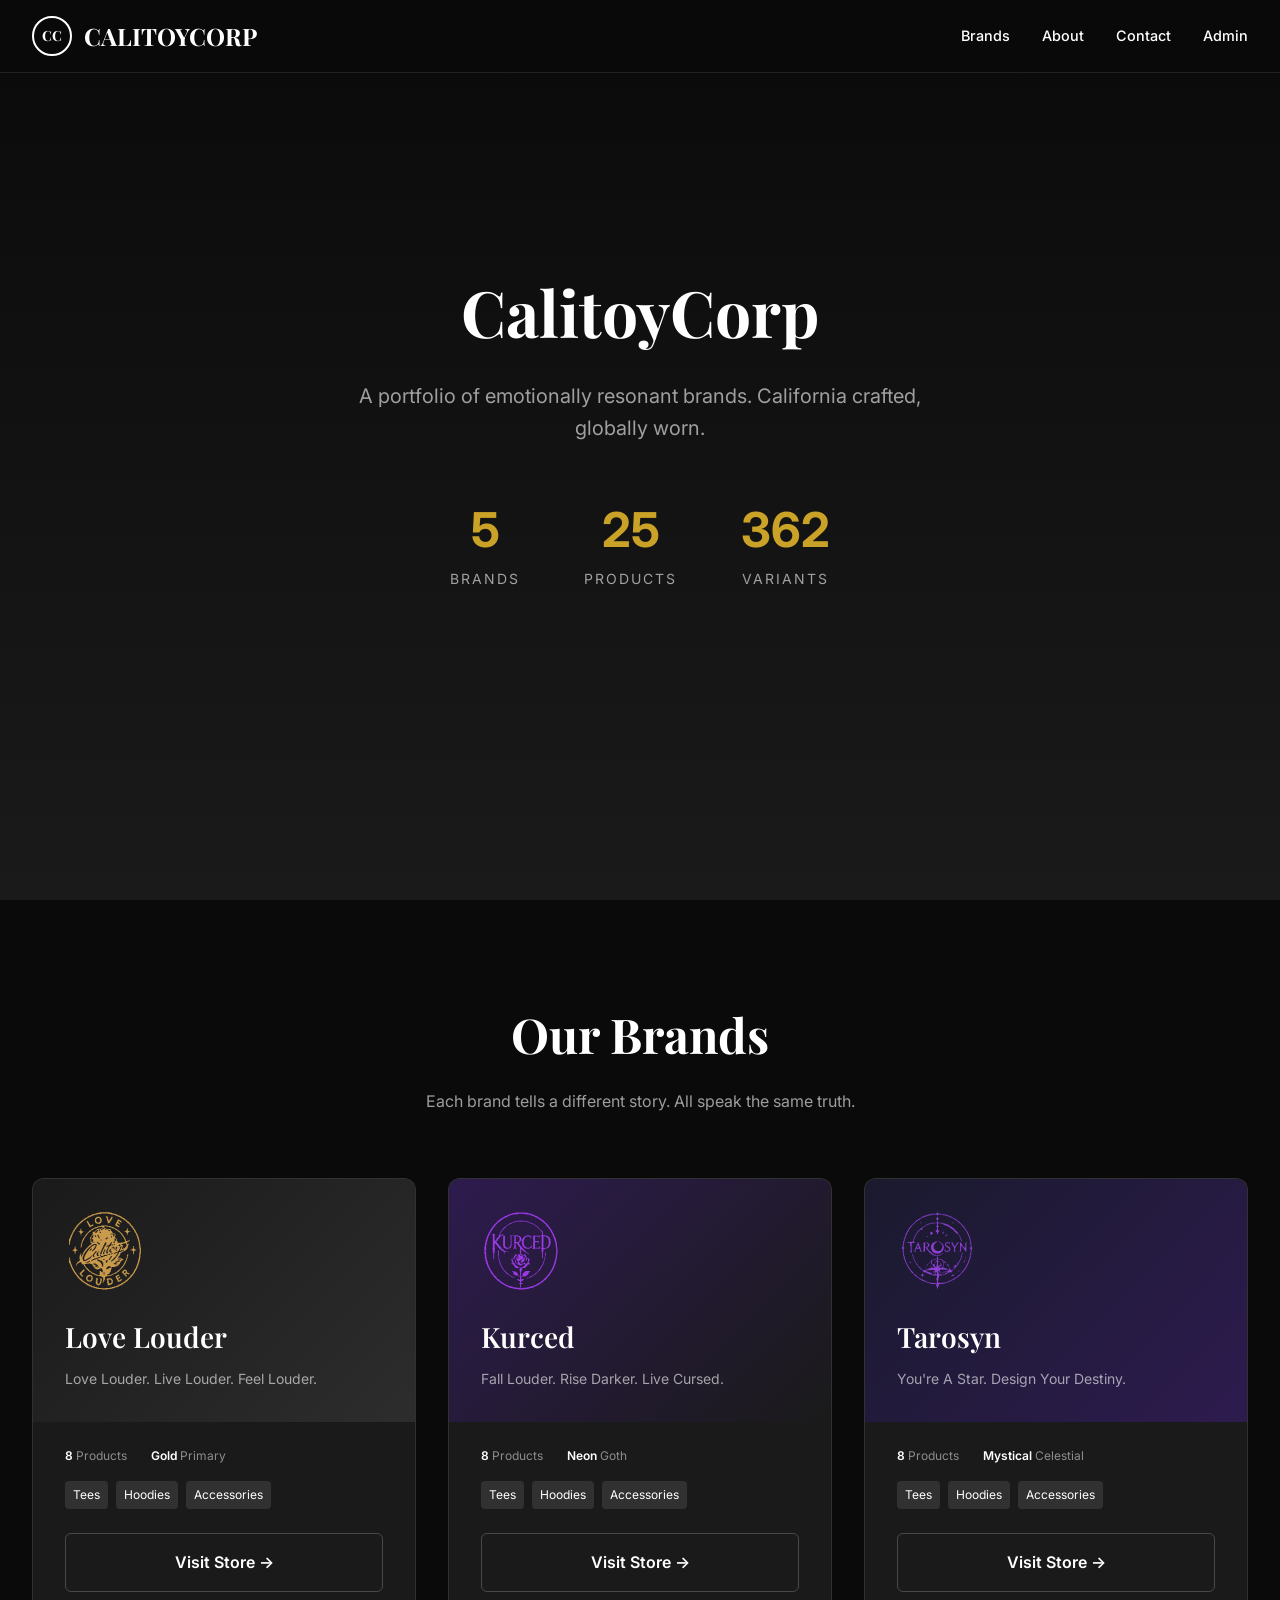
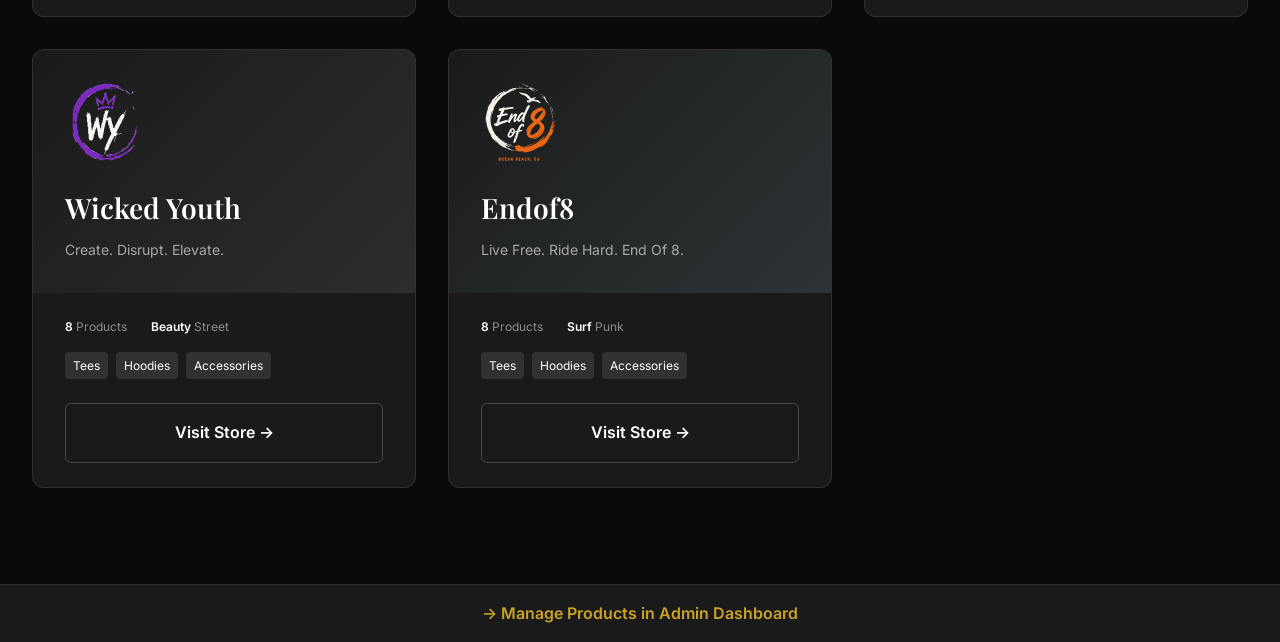
==== commit b32bf1cf: "Rebuild all brand storefronts with actual brand assets - Kurced: Primary_Crest.png, Wordmark.svg, Ro" ====
--- a/index.html
+++ b/index.html
@@ -184,6 +184,16 @@
       margin-bottom: 1rem;
     }
     
+    .brand-logo-svg {
+      margin-bottom: 1rem;
+    }
+    
+    .brand-logo-svg img {
+      width: 80px;
+      height: 80px;
+      object-fit: contain;
+    }
+    
     .brand-name {
       font-family: 'Playfair Display', serif;
       font-size: 1.75rem;
@@ -320,14 +330,16 @@
     <div class="brands-grid">
       <div class="brand-card" onclick="window.location.href='brands/lovelouder/'">
         <div class="brand-header lovelouder">
-          <div class="brand-icon">🌹</div>
+          <div class="brand-logo-svg">
+            <img src="assets/logos/All_Brand_Logos_SVG/Calitoy_Love_Louder/Brand_Color/Primary_Crest.svg" alt="Love Louder" width="80" height="80">
+          </div>
           <h3 class="brand-name">Love Louder</h3>
           <p class="brand-tagline">Love Louder. Live Louder. Feel Louder.</p>
         </div>
         <div class="brand-content">
           <div class="brand-stats">
-            <div class="brand-stat"><span>5</span> Products</div>
-            <div class="brand-stat"><span>175</span> Variants</div>
+            <div class="brand-stat"><span>8</span> Products</div>
+            <div class="brand-stat"><span>Gold</span> Primary</div>
           </div>
           <div class="brand-products">
             <span class="product-tag">Tees</span>
@@ -337,17 +349,19 @@
           <a href="brands/lovelouder/" class="visit-btn">Visit Store →</a>
         </div>
       </div>
-      
+
       <div class="brand-card" onclick="window.location.href='brands/kurced/'">
         <div class="brand-header kurced">
-          <div class="brand-icon">🥀</div>
+          <div class="brand-logo-svg">
+            <img src="assets/logos/All_Brand_Logos_SVG/Kurced/Brand_Color/Primary_Crest.svg" alt="Kurced" width="80" height="80">
+          </div>
           <h3 class="brand-name">Kurced</h3>
           <p class="brand-tagline">Fall Louder. Rise Darker. Live Cursed.</p>
         </div>
         <div class="brand-content">
           <div class="brand-stats">
-            <div class="brand-stat"><span>5</span> Products</div>
-            <div class="brand-stat"><span>175</span> Variants</div>
+            <div class="brand-stat"><span>8</span> Products</div>
+            <div class="brand-stat"><span>Neon</span> Goth</div>
           </div>
           <div class="brand-products">
             <span class="product-tag">Tees</span>
@@ -357,17 +371,19 @@
           <a href="brands/kurced/" class="visit-btn">Visit Store →</a>
         </div>
       </div>
-      
+
       <div class="brand-card" onclick="window.location.href='brands/tarosyn/'">
         <div class="brand-header tarosyn">
-          <div class="brand-icon">🌙</div>
+          <div class="brand-logo-svg">
+            <img src="assets/logos/All_Brand_Logos_SVG/Tarosyn/Brand_Color/Primary_Crest.svg" alt="Tarosyn" width="80" height="80">
+          </div>
           <h3 class="brand-name">Tarosyn</h3>
           <p class="brand-tagline">You're A Star. Design Your Destiny.</p>
         </div>
         <div class="brand-content">
           <div class="brand-stats">
-            <div class="brand-stat"><span>5</span> Products</div>
-            <div class="brand-stat"><span>175</span> Variants</div>
+            <div class="brand-stat"><span>8</span> Products</div>
+            <div class="brand-stat"><span>Mystical</span> Celestial</div>
           </div>
           <div class="brand-products">
             <span class="product-tag">Tees</span>
@@ -377,17 +393,19 @@
           <a href="brands/tarosyn/" class="visit-btn">Visit Store →</a>
         </div>
       </div>
-      
+
       <div class="brand-card" onclick="window.location.href='brands/wickedyouth/'">
         <div class="brand-header wickedyouth">
-          <div class="brand-icon">👑</div>
+          <div class="brand-logo-svg">
+            <img src="assets/logos/All_Brand_Logos_SVG/Wicked_Youth/Brand_Color/WY_Circle.svg" alt="Wicked Youth" width="80" height="80">
+          </div>
           <h3 class="brand-name">Wicked Youth</h3>
           <p class="brand-tagline">Create. Disrupt. Elevate.</p>
         </div>
         <div class="brand-content">
           <div class="brand-stats">
-            <div class="brand-stat"><span>5</span> Products</div>
-            <div class="brand-stat"><span>175</span> Variants</div>
+            <div class="brand-stat"><span>8</span> Products</div>
+            <div class="brand-stat"><span>Beauty</span> Street</div>
           </div>
           <div class="brand-products">
             <span class="product-tag">Tees</span>
@@ -397,17 +415,19 @@
           <a href="brands/wickedyouth/" class="visit-btn">Visit Store →</a>
         </div>
       </div>
-      
+
       <div class="brand-card" onclick="window.location.href='brands/endof8/'">
         <div class="brand-header endof8">
-          <div class="brand-icon">🌊</div>
+          <div class="brand-logo-svg">
+            <img src="assets/logos/All_Brand_Logos_SVG/Endof8/Brand_Color/Primary_Badge.svg" alt="Endof8" width="80" height="80">
+          </div>
           <h3 class="brand-name">Endof8</h3>
           <p class="brand-tagline">Live Free. Ride Hard. End Of 8.</p>
         </div>
         <div class="brand-content">
           <div class="brand-stats">
-            <div class="brand-stat"><span>5</span> Products</div>
-            <div class="brand-stat"><span>175</span> Variants</div>
+            <div class="brand-stat"><span>8</span> Products</div>
+            <div class="brand-stat"><span>Surf</span> Punk</div>
           </div>
           <div class="brand-products">
             <span class="product-tag">Tees</span>
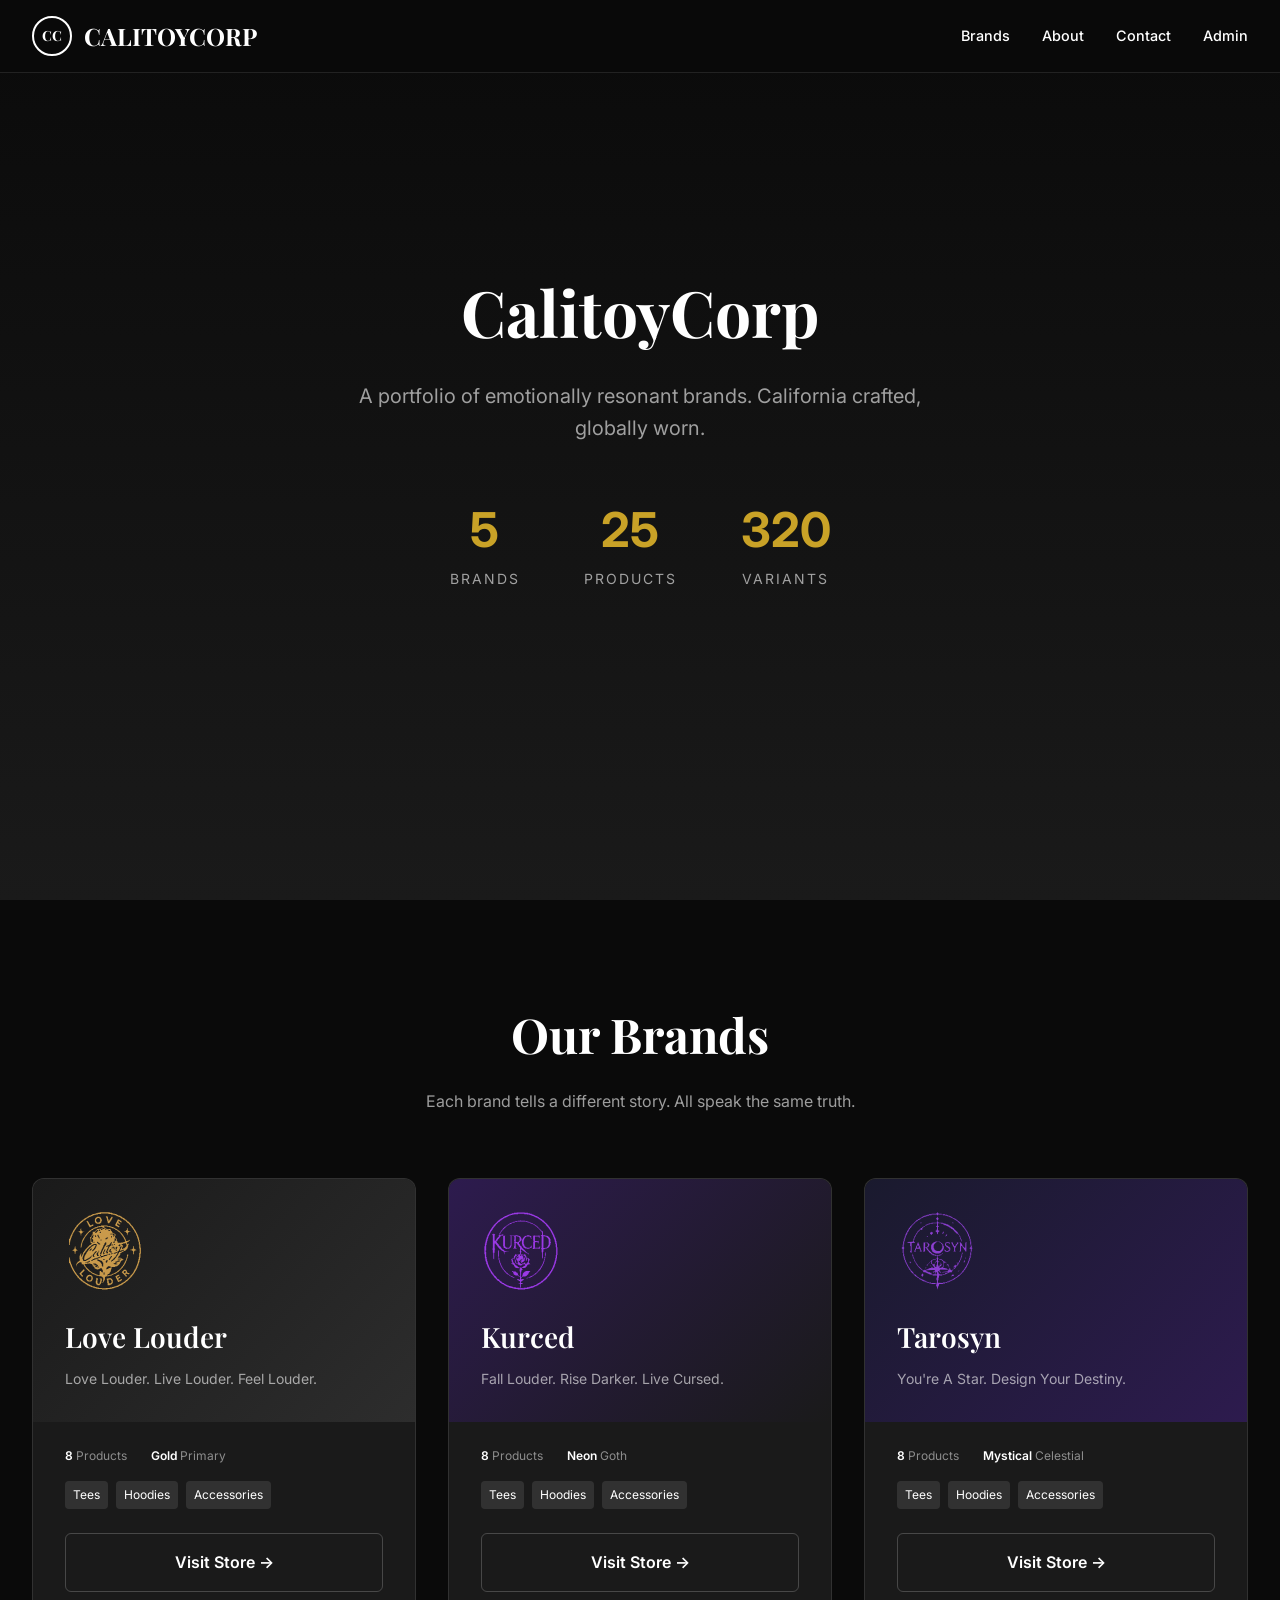
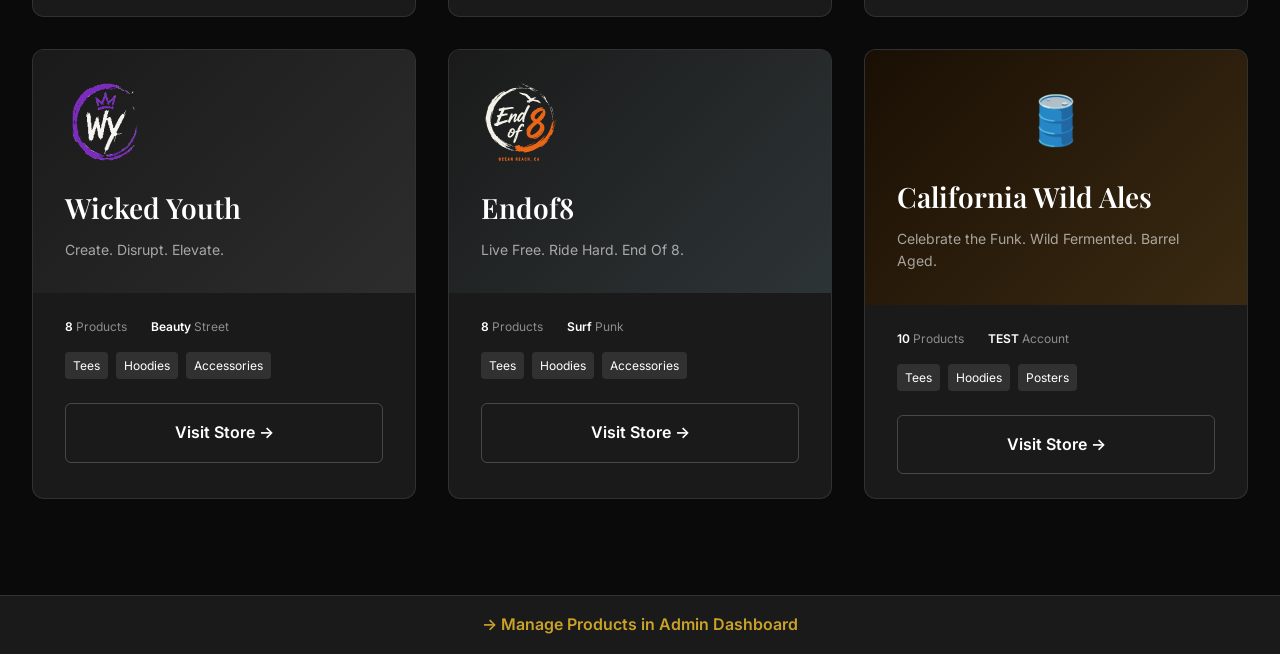
==== commit 40ccacfc: "feat(brands): onboard California Wild Ales as Calitoy Core test account — registry (v1+v2), 10-desig" ====
--- a/index.html
+++ b/index.html
@@ -437,6 +437,26 @@
           <a href="brands/endof8/" class="visit-btn">Visit Store →</a>
         </div>
       </div>
+
+      <div class="brand-card" onclick="window.location.href='brands/calitoywildales/'">
+        <div class="brand-header endof8" style="background:linear-gradient(135deg,#1a0f04 0%,#3a2a12 100%);">
+          <div class="brand-logo-svg" style="display:flex;align-items:center;justify-content:center;font-size:3rem;">🛢️</div>
+          <h3 class="brand-name">California Wild Ales</h3>
+          <p class="brand-tagline">Celebrate the Funk. Wild Fermented. Barrel Aged.</p>
+        </div>
+        <div class="brand-content">
+          <div class="brand-stats">
+            <div class="brand-stat"><span>10</span> Products</div>
+            <div class="brand-stat"><span>TEST</span> Account</div>
+          </div>
+          <div class="brand-products">
+            <span class="product-tag">Tees</span>
+            <span class="product-tag">Hoodies</span>
+            <span class="product-tag">Posters</span>
+          </div>
+          <a href="brands/calitoywildales/" class="visit-btn">Visit Store →</a>
+        </div>
+      </div>
     </div>
   </section>
 
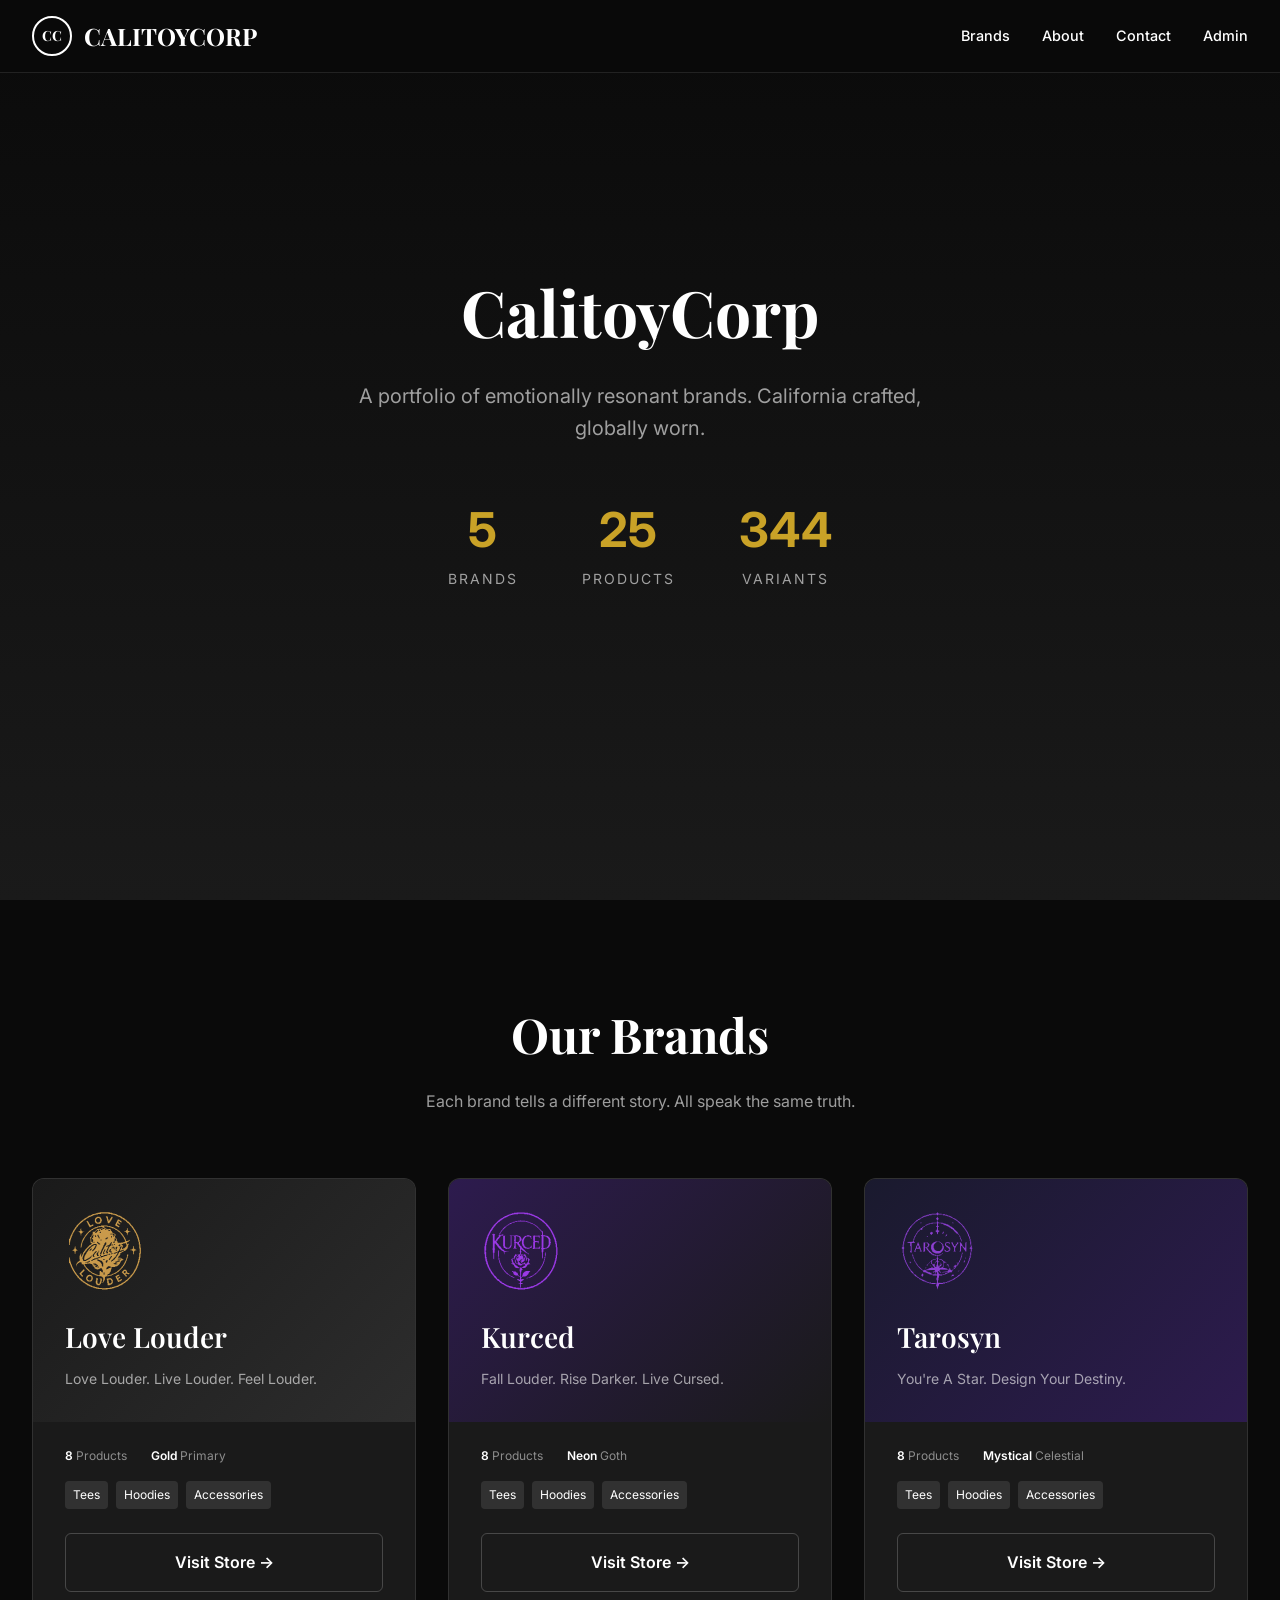
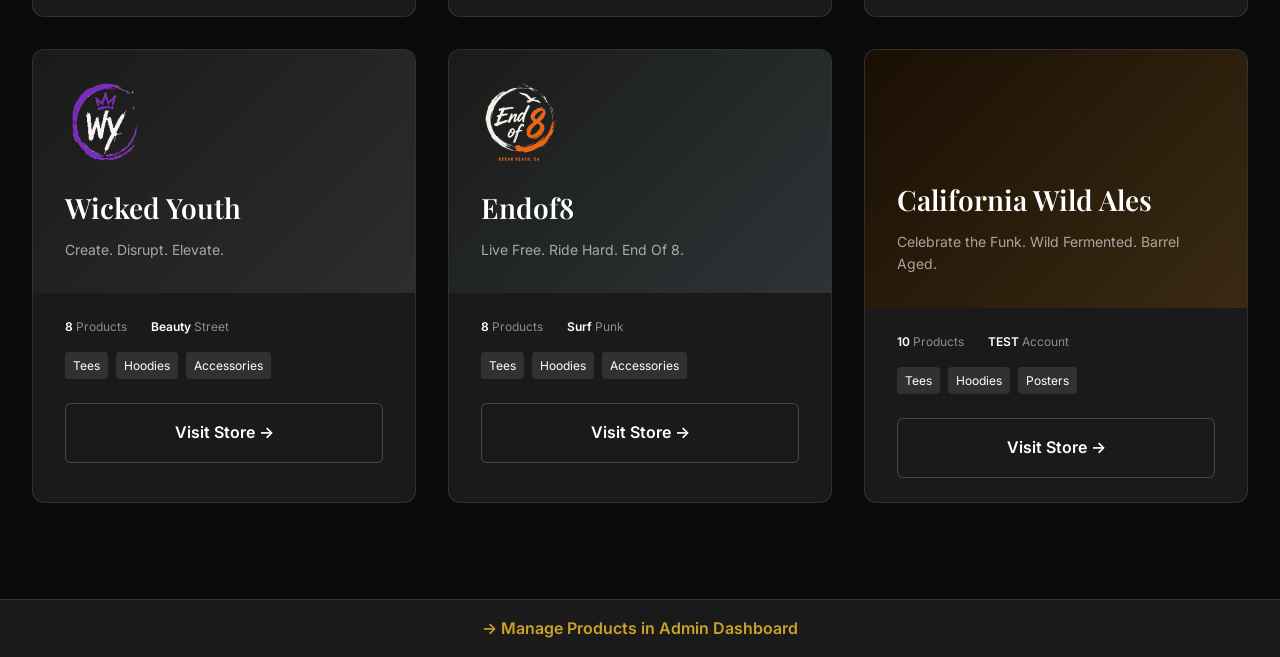
==== commit 0fe42fa4: "feat(branding): add Calitoy master mark (C + star) to CWA storefront, hub hero, corp card — screen-b" ====
--- a/index.html
+++ b/index.html
@@ -440,7 +440,9 @@
 
       <div class="brand-card" onclick="window.location.href='brands/calitoywildales/'">
         <div class="brand-header endof8" style="background:linear-gradient(135deg,#1a0f04 0%,#3a2a12 100%);">
-          <div class="brand-logo-svg" style="display:flex;align-items:center;justify-content:center;font-size:3rem;">🛢️</div>
+          <div class="brand-logo-svg" style="display:flex;align-items:center;justify-content:center;">
+            <img src="assets/logos/Calitoy/calitoy-master-mark.jpg" alt="Calitoy Core" width="80" height="80" style="border-radius:10px;object-fit:cover;mix-blend-mode:screen;">
+          </div>
           <h3 class="brand-name">California Wild Ales</h3>
           <p class="brand-tagline">Celebrate the Funk. Wild Fermented. Barrel Aged.</p>
         </div>
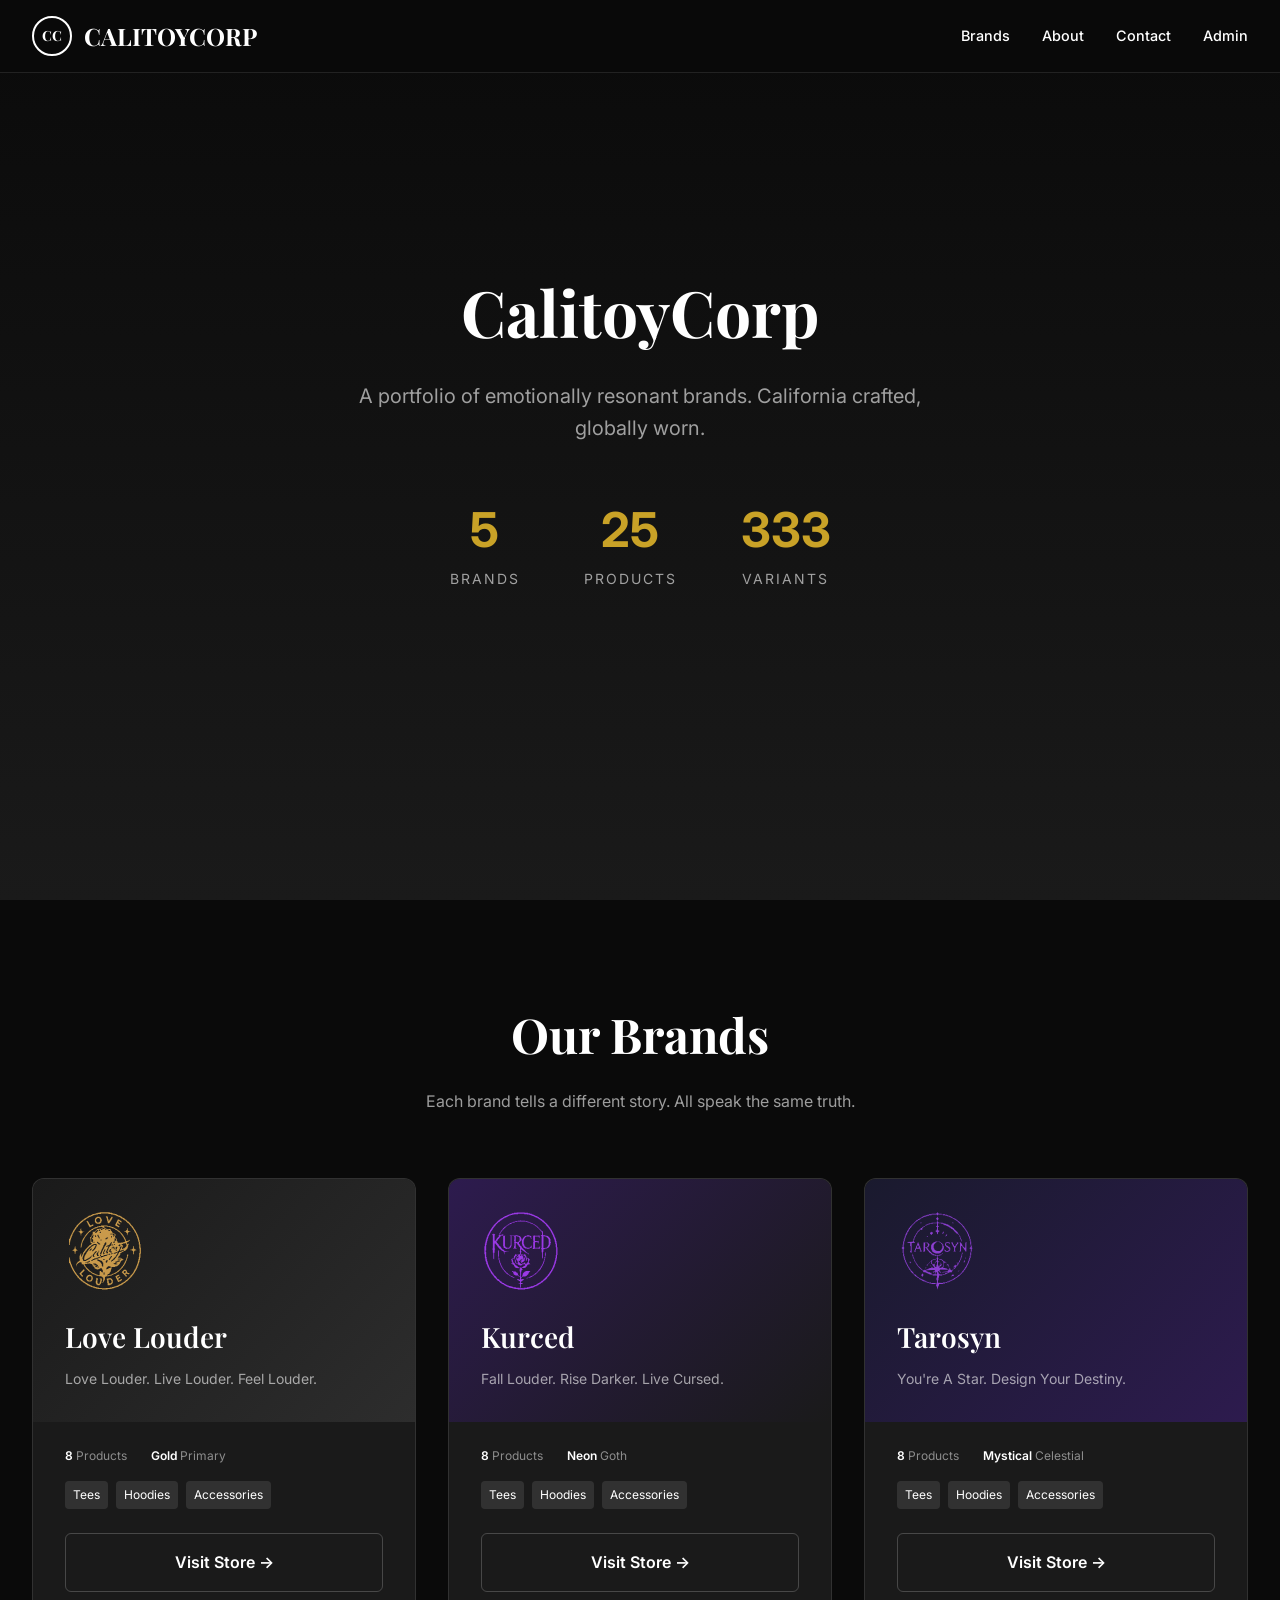
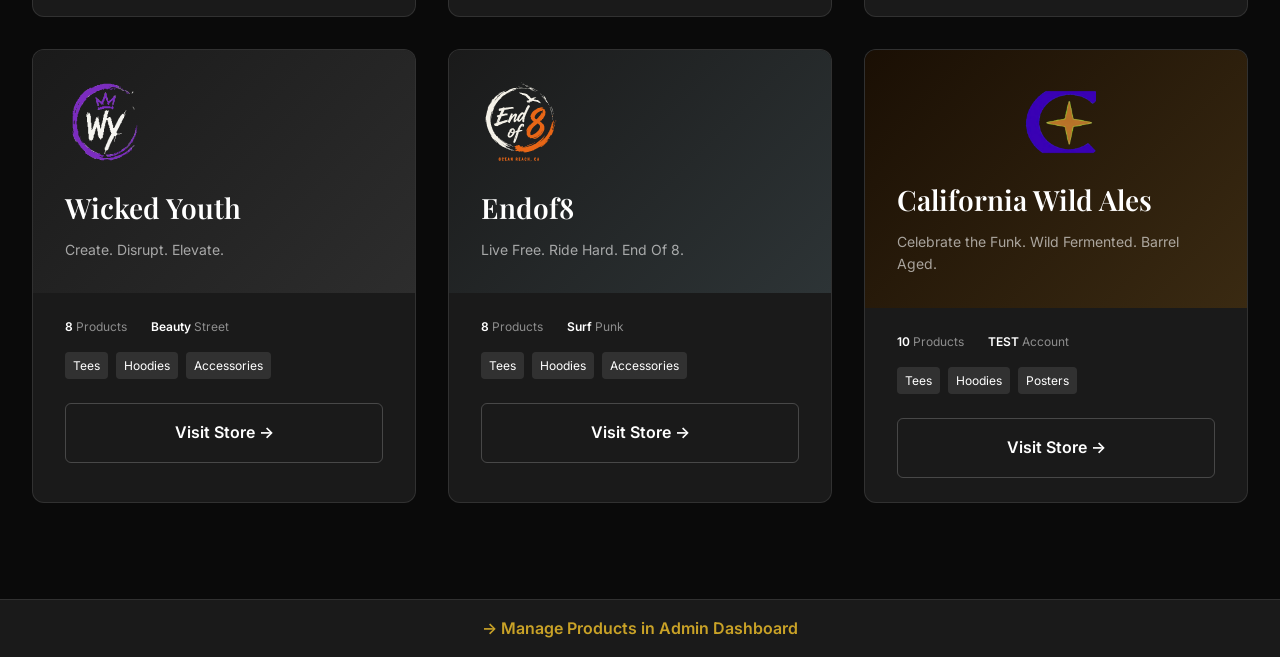
==== commit 202f6237: "fix(branding): proper CALITOY lockup — extract clean C+star emblem from master mark (transparent PNG" ====
--- a/index.html
+++ b/index.html
@@ -441,7 +441,7 @@
       <div class="brand-card" onclick="window.location.href='brands/calitoywildales/'">
         <div class="brand-header endof8" style="background:linear-gradient(135deg,#1a0f04 0%,#3a2a12 100%);">
           <div class="brand-logo-svg" style="display:flex;align-items:center;justify-content:center;">
-            <img src="assets/logos/Calitoy/calitoy-master-mark.jpg" alt="Calitoy Core" width="80" height="80" style="border-radius:10px;object-fit:cover;mix-blend-mode:screen;">
+            <img src="assets/logos/Calitoy/calitoy-c-emblem.png" alt="Calitoy" width="80" height="80">
           </div>
           <h3 class="brand-name">California Wild Ales</h3>
           <p class="brand-tagline">Celebrate the Funk. Wild Fermented. Barrel Aged.</p>
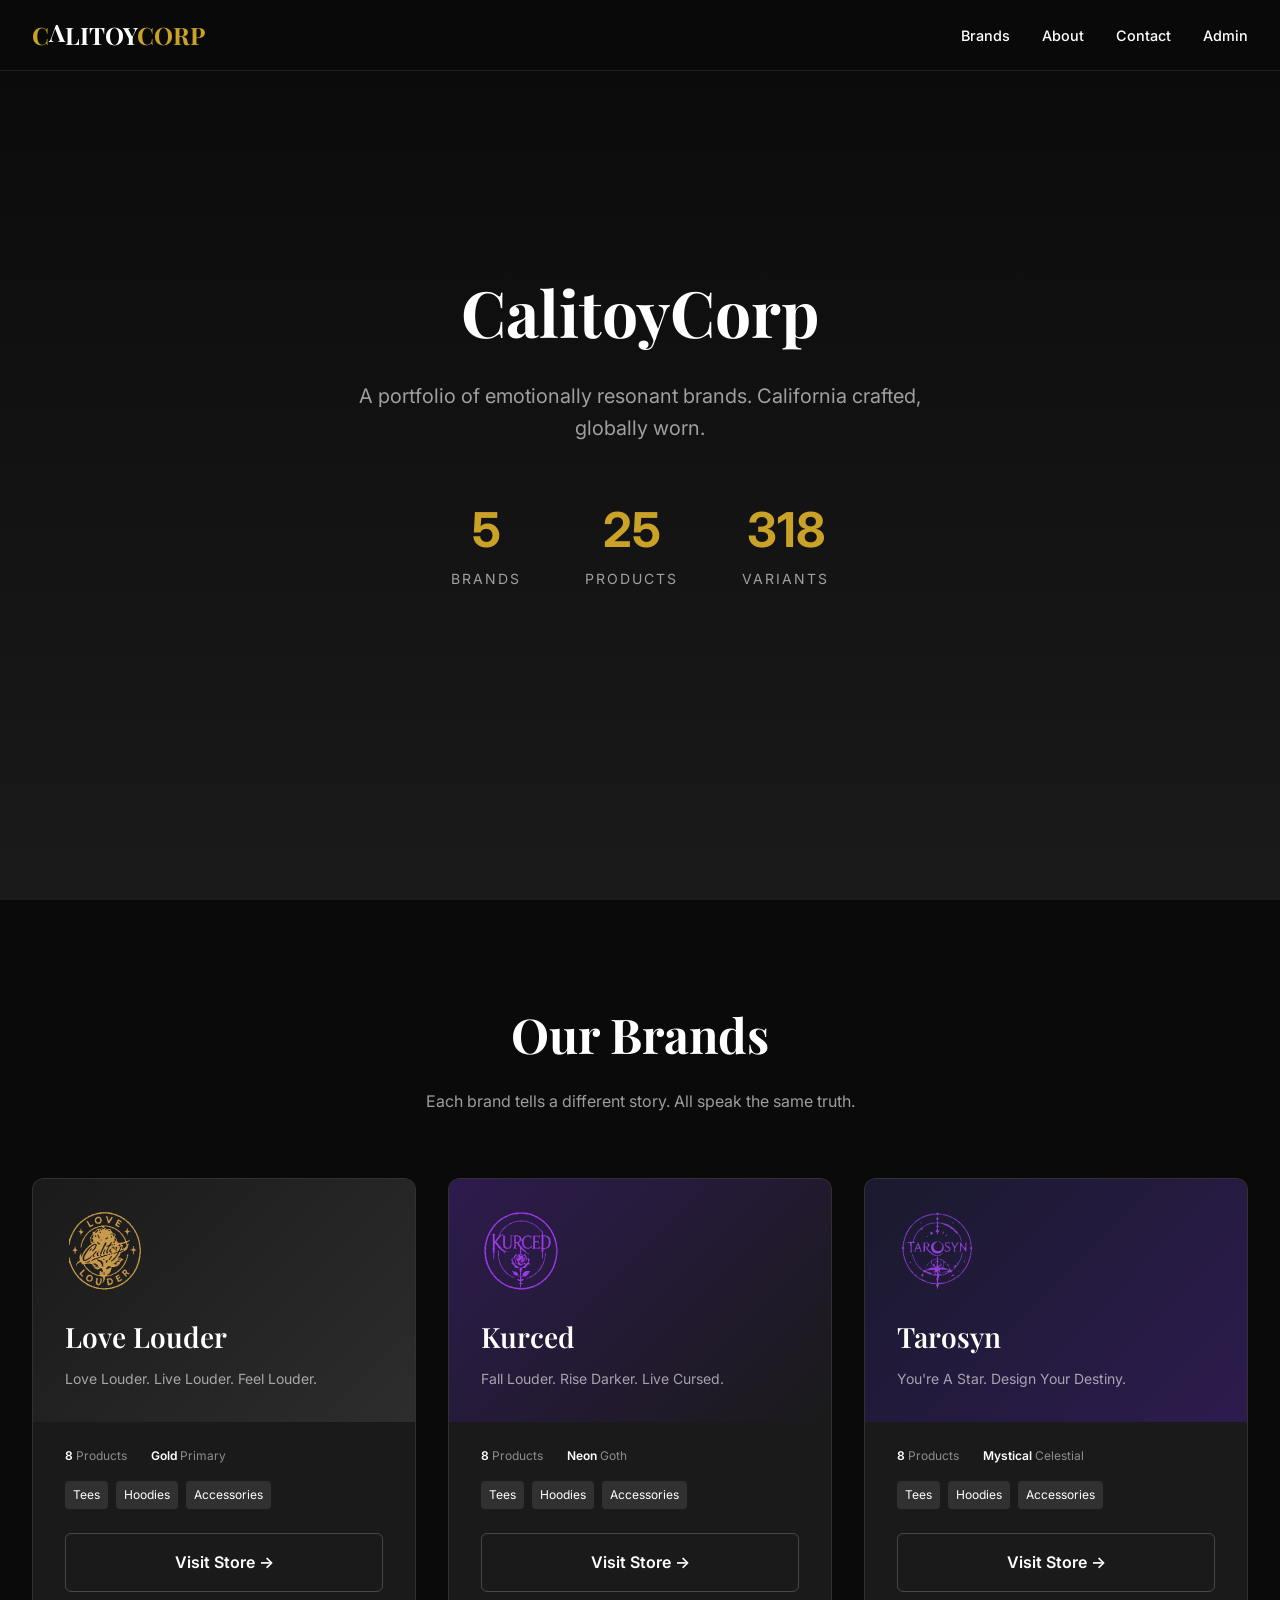
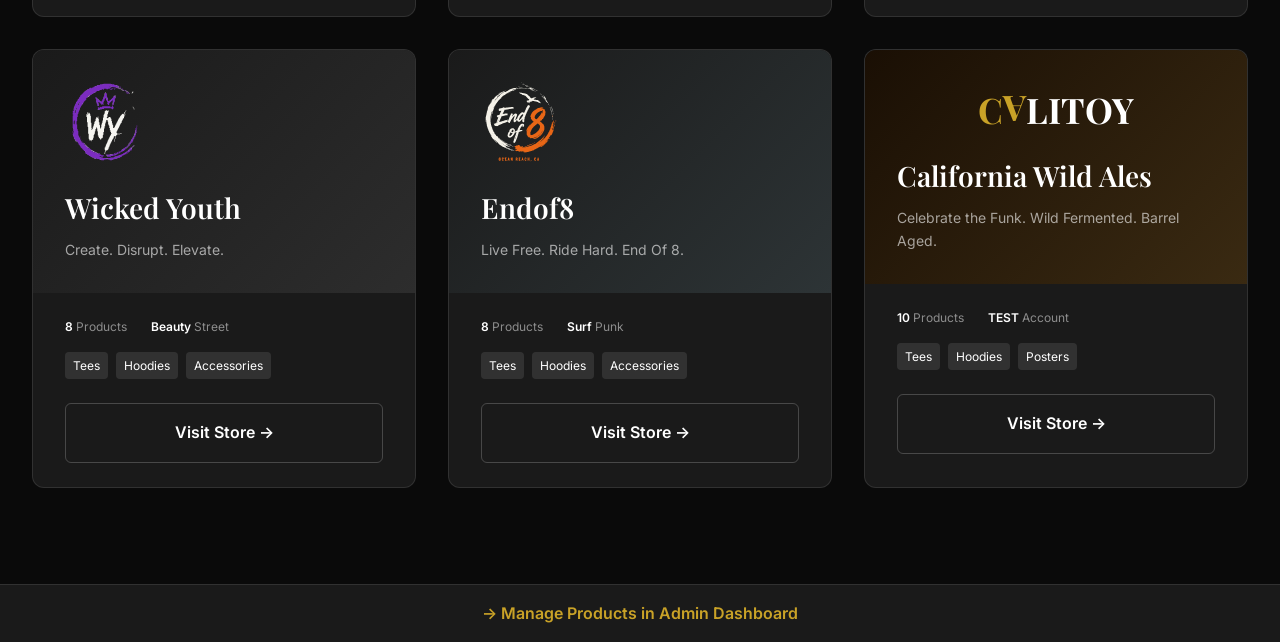
==== commit 65f50fa6: "brand: CC badge boxes and emblem images out of CalitoyCore headers — text-only C(rotV)LITOY mark, go" ====
--- a/index.html
+++ b/index.html
@@ -61,6 +61,10 @@
       justify-content: center;
       font-size: 0.875rem;
     }
+    .cmark { color: var(--gold); font-weight: 700; }
+    .cmark-ra { display: inline-block; transform: rotate(180deg); }
+    .cmark-gold { color: var(--gold); }
+
     
     .nav {
       display: flex;
@@ -289,8 +293,7 @@
   <header class="header">
     <div class="header-content">
       <div class="logo">
-        <div class="logo-mark">CC</div>
-        <div>CALITOYCORP</div>
+        <div><span class="cmark">C</span><span class="cmark-ra">V</span>LITOY<span class="cmark-gold">CORP</span></div>
       </div>
       <nav class="nav">
         <a href="#brands">Brands</a>
@@ -440,8 +443,8 @@
 
       <div class="brand-card" onclick="window.location.href='brands/calitoywildales/'">
         <div class="brand-header endof8" style="background:linear-gradient(135deg,#1a0f04 0%,#3a2a12 100%);">
-          <div class="brand-logo-svg" style="display:flex;align-items:center;justify-content:center;">
-            <img src="assets/logos/Calitoy/calitoy-c-emblem.png" alt="Calitoy" width="80" height="80">
+          <div class="brand-logo-svg" style="display:flex;align-items:center;justify-content:center;font-family:'Playfair Display',serif;font-weight:700;font-size:2.2rem;">
+            <span><span style="color:var(--gold)">C</span><span style="display:inline-block;transform:rotate(180deg);color:var(--gold)">A</span>LITOY</span>
           </div>
           <h3 class="brand-name">California Wild Ales</h3>
           <p class="brand-tagline">Celebrate the Funk. Wild Fermented. Barrel Aged.</p>
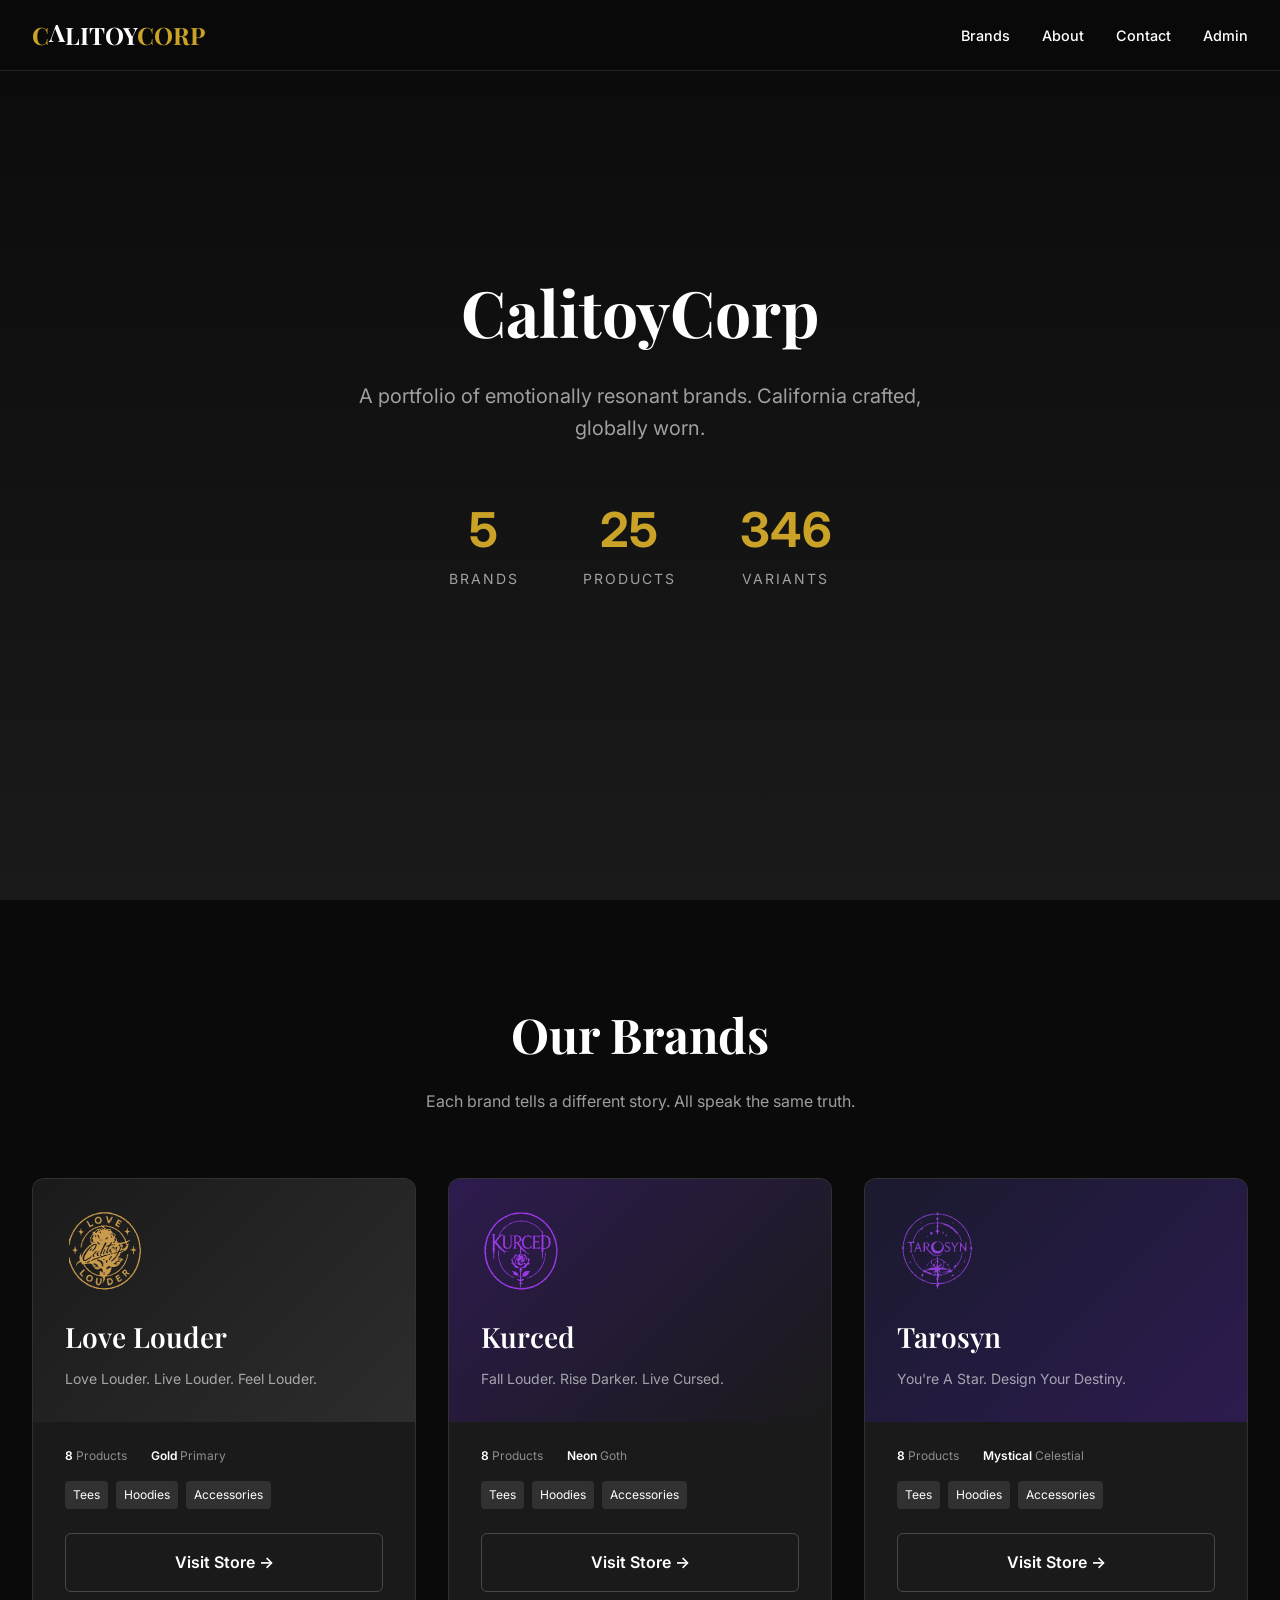
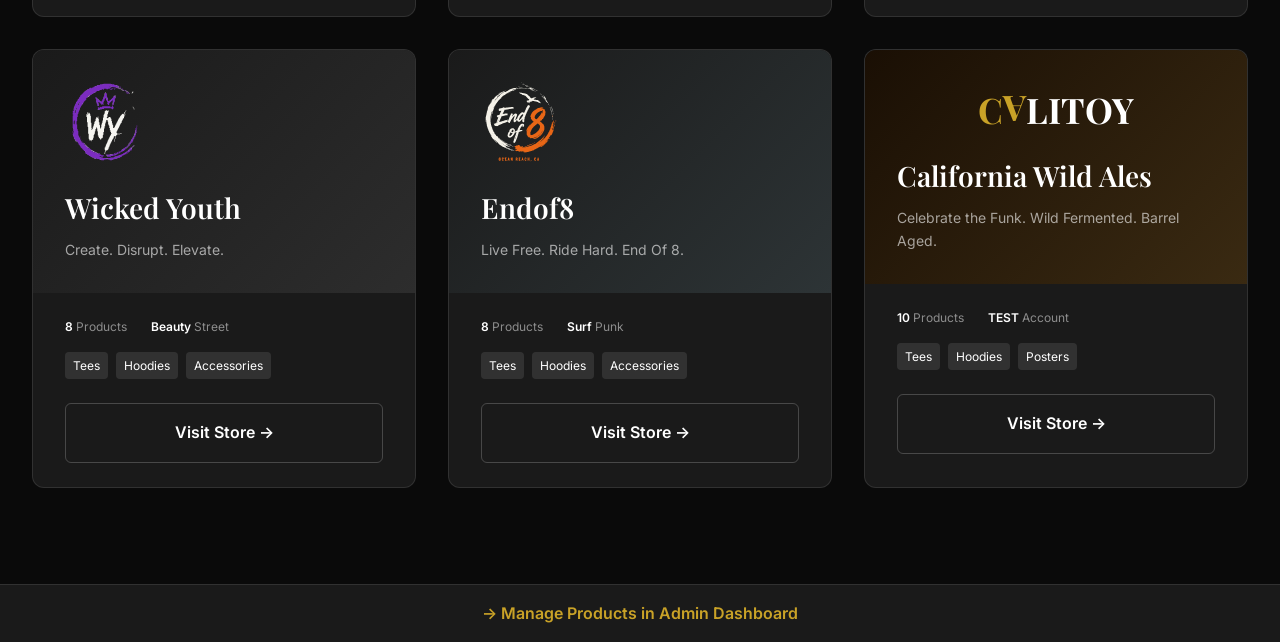
==== commit 6355ef92: "deploy: ccbb365aa41ea214e57f408ba89bb1ae9d004e4d" ====
--- a/index.html
+++ b/index.html
@@ -1,497 +1 @@
-<!DOCTYPE html>
-<html lang="en">
-<head>
-  <meta charset="UTF-8">
-  <meta name="viewport" content="width=device-width, initial-scale=1.0">
-  <title>CalitoyCorp | Portfolio of Brands</title>
-  <link rel="preconnect" href="https://fonts.googleapis.com">
-  <link href="https://fonts.googleapis.com/css2?family=Inter:wght@400;500;600;700&family=Playfair+Display:wght@600;700&display=swap" rel="stylesheet">
-  <style>
-    :root {
-      --black: #0A0A0A;
-      --white: #FFFFFF;
-      --gold: #C9A227;
-      --grey: #1A1A1A;
-    }
-    
-    * { margin: 0; padding: 0; box-sizing: border-box; }
-    
-    body {
-      font-family: 'Inter', sans-serif;
-      background: var(--black);
-      color: var(--white);
-      line-height: 1.6;
-    }
-    
-    /* Header */
-    .header {
-      position: fixed;
-      top: 0; left: 0; right: 0;
-      background: rgba(10,10,10,0.95);
-      backdrop-filter: blur(10px);
-      z-index: 1000;
-      border-bottom: 1px solid rgba(255,255,255,0.1);
-    }
-    
-    .header-content {
-      max-width: 1400px;
-      margin: 0 auto;
-      padding: 1rem 2rem;
-      display: flex;
-      align-items: center;
-      justify-content: space-between;
-    }
-    
-    .logo {
-      display: flex;
-      align-items: center;
-      gap: 0.75rem;
-      font-family: 'Playfair Display', serif;
-      font-size: 1.5rem;
-      font-weight: 700;
-    }
-    
-    .logo-mark {
-      width: 40px;
-      height: 40px;
-      border: 2px solid var(--white);
-      border-radius: 50%;
-      display: flex;
-      align-items: center;
-      justify-content: center;
-      font-size: 0.875rem;
-    }
-    .cmark { color: var(--gold); font-weight: 700; }
-    .cmark-ra { display: inline-block; transform: rotate(180deg); }
-    .cmark-gold { color: var(--gold); }
-
-    
-    .nav {
-      display: flex;
-      gap: 2rem;
-    }
-    
-    .nav a {
-      color: var(--white);
-      text-decoration: none;
-      font-size: 0.9rem;
-      font-weight: 500;
-      transition: color 0.3s;
-    }
-    
-    .nav a:hover { color: var(--gold); }
-    
-    /* Hero */
-    .hero {
-      min-height: 100vh;
-      display: flex;
-      flex-direction: column;
-      align-items: center;
-      justify-content: center;
-      text-align: center;
-      padding: 6rem 2rem;
-      background: linear-gradient(180deg, var(--black) 0%, var(--grey) 100%);
-    }
-    
-    .hero h1 {
-      font-family: 'Playfair Display', serif;
-      font-size: 4rem;
-      font-weight: 700;
-      margin-bottom: 1rem;
-    }
-    
-    .hero-tagline {
-      font-size: 1.25rem;
-      color: rgba(255,255,255,0.6);
-      margin-bottom: 3rem;
-      max-width: 600px;
-    }
-    
-    .hero-stats {
-      display: flex;
-      gap: 4rem;
-      margin-bottom: 3rem;
-    }
-    
-    .stat {
-      text-align: center;
-    }
-    
-    .stat-value {
-      font-size: 3rem;
-      font-weight: 700;
-      color: var(--gold);
-    }
-    
-    .stat-label {
-      font-size: 0.875rem;
-      color: rgba(255,255,255,0.6);
-      text-transform: uppercase;
-      letter-spacing: 2px;
-    }
-    
-    /* Brands Grid */
-    .brands {
-      padding: 6rem 2rem;
-      max-width: 1400px;
-      margin: 0 auto;
-    }
-    
-    .section-header {
-      text-align: center;
-      margin-bottom: 4rem;
-    }
-    
-    .section-header h2 {
-      font-family: 'Playfair Display', serif;
-      font-size: 3rem;
-      margin-bottom: 1rem;
-    }
-    
-    .section-header p {
-      color: rgba(255,255,255,0.6);
-    }
-    
-    .brands-grid {
-      display: grid;
-      grid-template-columns: repeat(auto-fill, minmax(350px, 1fr));
-      gap: 2rem;
-    }
-    
-    .brand-card {
-      background: var(--grey);
-      border: 1px solid rgba(255,255,255,0.1);
-      border-radius: 12px;
-      overflow: hidden;
-      transition: all 0.3s;
-      cursor: pointer;
-    }
-    
-    .brand-card:hover {
-      transform: translateY(-5px);
-      border-color: var(--gold);
-    }
-    
-    .brand-header {
-      padding: 2rem;
-      position: relative;
-    }
-    
-    .brand-header.lovelouder { background: linear-gradient(135deg, #1a1a1a 0%, #2d2d2d 100%); }
-    .brand-header.kurced { background: linear-gradient(135deg, #2d1b4e 0%, #1a1a1a 100%); }
-    .brand-header.tarosyn { background: linear-gradient(135deg, #1a1a2e 0%, #2d1b4e 100%); }
-    .brand-header.wickedyouth { background: linear-gradient(135deg, #1a1a1a 0%, #2d2d2d 100%); }
-    .brand-header.endof8 { background: linear-gradient(135deg, #1a1a1a 0%, #2d3436 100%); }
-    
-    .brand-icon {
-      font-size: 3rem;
-      margin-bottom: 1rem;
-    }
-    
-    .brand-logo-svg {
-      margin-bottom: 1rem;
-    }
-    
-    .brand-logo-svg img {
-      width: 80px;
-      height: 80px;
-      object-fit: contain;
-    }
-    
-    .brand-name {
-      font-family: 'Playfair Display', serif;
-      font-size: 1.75rem;
-      font-weight: 600;
-      margin-bottom: 0.5rem;
-    }
-    
-    .brand-tagline {
-      font-size: 0.875rem;
-      color: rgba(255,255,255,0.6);
-    }
-    
-    .brand-content {
-      padding: 1.5rem 2rem;
-    }
-    
-    .brand-stats {
-      display: flex;
-      gap: 1.5rem;
-      margin-bottom: 1rem;
-    }
-    
-    .brand-stat {
-      font-size: 0.75rem;
-      color: rgba(255,255,255,0.5);
-    }
-    
-    .brand-stat span {
-      color: var(--white);
-      font-weight: 600;
-    }
-    
-    .brand-products {
-      display: flex;
-      gap: 0.5rem;
-      margin-bottom: 1.5rem;
-    }
-    
-    .product-tag {
-      padding: 0.25rem 0.5rem;
-      background: rgba(255,255,255,0.1);
-      border-radius: 4px;
-      font-size: 0.75rem;
-    }
-    
-    .visit-btn {
-      display: block;
-      width: 100%;
-      padding: 1rem;
-      background: transparent;
-      border: 1px solid rgba(255,255,255,0.2);
-      color: var(--white);
-      text-align: center;
-      text-decoration: none;
-      border-radius: 6px;
-      font-weight: 600;
-      transition: all 0.3s;
-    }
-    
-    .visit-btn:hover {
-      background: var(--gold);
-      color: var(--black);
-      border-color: var(--gold);
-    }
-    
-    /* Admin Link */
-    .admin-bar {
-      background: var(--grey);
-      border-top: 1px solid rgba(255,255,255,0.1);
-      padding: 1rem 2rem;
-      text-align: center;
-    }
-    
-    .admin-bar a {
-      color: var(--gold);
-      text-decoration: none;
-      font-weight: 600;
-    }
-    
-    .admin-bar a:hover {
-      text-decoration: underline;
-    }
-    
-    @media (max-width: 768px) {
-      .hero h1 { font-size: 2.5rem; }
-      .hero-stats { flex-direction: column; gap: 2rem; }
-      .brands-grid { grid-template-columns: 1fr; }
-      .nav { display: none; }
-    }
-  </style>
-</head>
-<body>
-  <header class="header">
-    <div class="header-content">
-      <div class="logo">
-        <div><span class="cmark">C</span><span class="cmark-ra">V</span>LITOY<span class="cmark-gold">CORP</span></div>
-      </div>
-      <nav class="nav">
-        <a href="#brands">Brands</a>
-        <a href="#about">About</a>
-        <a href="#contact">Contact</a>
-        <a href="admin/">Admin</a>
-      </nav>
-    </div>
-  </header>
-
-  <section class="hero">
-    <h1>CalitoyCorp</h1>
-    <p class="hero-tagline">A portfolio of emotionally resonant brands. California crafted, globally worn.</p>
-    
-    <div class="hero-stats">
-      <div class="stat">
-        <div class="stat-value">5</div>
-        <div class="stat-label">Brands</div>
-      </div>
-      <div class="stat">
-        <div class="stat-value">25</div>
-        <div class="stat-label">Products</div>
-      </div>
-      <div class="stat">
-        <div class="stat-value">875</div>
-        <div class="stat-label">Variants</div>
-      </div>
-    </div>
-  </section>
-
-  <section class="brands" id="brands">
-    <div class="section-header">
-      <h2>Our Brands</h2>
-      <p>Each brand tells a different story. All speak the same truth.</p>
-    </div>
-    
-    <div class="brands-grid">
-      <div class="brand-card" onclick="window.location.href='brands/lovelouder/'">
-        <div class="brand-header lovelouder">
-          <div class="brand-logo-svg">
-            <img src="assets/logos/All_Brand_Logos_SVG/Calitoy_Love_Louder/Brand_Color/Primary_Crest.svg" alt="Love Louder" width="80" height="80">
-          </div>
-          <h3 class="brand-name">Love Louder</h3>
-          <p class="brand-tagline">Love Louder. Live Louder. Feel Louder.</p>
-        </div>
-        <div class="brand-content">
-          <div class="brand-stats">
-            <div class="brand-stat"><span>8</span> Products</div>
-            <div class="brand-stat"><span>Gold</span> Primary</div>
-          </div>
-          <div class="brand-products">
-            <span class="product-tag">Tees</span>
-            <span class="product-tag">Hoodies</span>
-            <span class="product-tag">Accessories</span>
-          </div>
-          <a href="brands/lovelouder/" class="visit-btn">Visit Store →</a>
-        </div>
-      </div>
-
-      <div class="brand-card" onclick="window.location.href='brands/kurced/'">
-        <div class="brand-header kurced">
-          <div class="brand-logo-svg">
-            <img src="assets/logos/All_Brand_Logos_SVG/Kurced/Brand_Color/Primary_Crest.svg" alt="Kurced" width="80" height="80">
-          </div>
-          <h3 class="brand-name">Kurced</h3>
-          <p class="brand-tagline">Fall Louder. Rise Darker. Live Cursed.</p>
-        </div>
-        <div class="brand-content">
-          <div class="brand-stats">
-            <div class="brand-stat"><span>8</span> Products</div>
-            <div class="brand-stat"><span>Neon</span> Goth</div>
-          </div>
-          <div class="brand-products">
-            <span class="product-tag">Tees</span>
-            <span class="product-tag">Hoodies</span>
-            <span class="product-tag">Accessories</span>
-          </div>
-          <a href="brands/kurced/" class="visit-btn">Visit Store →</a>
-        </div>
-      </div>
-
-      <div class="brand-card" onclick="window.location.href='brands/tarosyn/'">
-        <div class="brand-header tarosyn">
-          <div class="brand-logo-svg">
-            <img src="assets/logos/All_Brand_Logos_SVG/Tarosyn/Brand_Color/Primary_Crest.svg" alt="Tarosyn" width="80" height="80">
-          </div>
-          <h3 class="brand-name">Tarosyn</h3>
-          <p class="brand-tagline">You're A Star. Design Your Destiny.</p>
-        </div>
-        <div class="brand-content">
-          <div class="brand-stats">
-            <div class="brand-stat"><span>8</span> Products</div>
-            <div class="brand-stat"><span>Mystical</span> Celestial</div>
-          </div>
-          <div class="brand-products">
-            <span class="product-tag">Tees</span>
-            <span class="product-tag">Hoodies</span>
-            <span class="product-tag">Accessories</span>
-          </div>
-          <a href="brands/tarosyn/" class="visit-btn">Visit Store →</a>
-        </div>
-      </div>
-
-      <div class="brand-card" onclick="window.location.href='brands/wickedyouth/'">
-        <div class="brand-header wickedyouth">
-          <div class="brand-logo-svg">
-            <img src="assets/logos/All_Brand_Logos_SVG/Wicked_Youth/Brand_Color/WY_Circle.svg" alt="Wicked Youth" width="80" height="80">
-          </div>
-          <h3 class="brand-name">Wicked Youth</h3>
-          <p class="brand-tagline">Create. Disrupt. Elevate.</p>
-        </div>
-        <div class="brand-content">
-          <div class="brand-stats">
-            <div class="brand-stat"><span>8</span> Products</div>
-            <div class="brand-stat"><span>Beauty</span> Street</div>
-          </div>
-          <div class="brand-products">
-            <span class="product-tag">Tees</span>
-            <span class="product-tag">Hoodies</span>
-            <span class="product-tag">Accessories</span>
-          </div>
-          <a href="brands/wickedyouth/" class="visit-btn">Visit Store →</a>
-        </div>
-      </div>
-
-      <div class="brand-card" onclick="window.location.href='brands/endof8/'">
-        <div class="brand-header endof8">
-          <div class="brand-logo-svg">
-            <img src="assets/logos/All_Brand_Logos_SVG/Endof8/Brand_Color/Primary_Badge.svg" alt="Endof8" width="80" height="80">
-          </div>
-          <h3 class="brand-name">Endof8</h3>
-          <p class="brand-tagline">Live Free. Ride Hard. End Of 8.</p>
-        </div>
-        <div class="brand-content">
-          <div class="brand-stats">
-            <div class="brand-stat"><span>8</span> Products</div>
-            <div class="brand-stat"><span>Surf</span> Punk</div>
-          </div>
-          <div class="brand-products">
-            <span class="product-tag">Tees</span>
-            <span class="product-tag">Hoodies</span>
-            <span class="product-tag">Accessories</span>
-          </div>
-          <a href="brands/endof8/" class="visit-btn">Visit Store →</a>
-        </div>
-      </div>
-
-      <div class="brand-card" onclick="window.location.href='brands/calitoywildales/'">
-        <div class="brand-header endof8" style="background:linear-gradient(135deg,#1a0f04 0%,#3a2a12 100%);">
-          <div class="brand-logo-svg" style="display:flex;align-items:center;justify-content:center;font-family:'Playfair Display',serif;font-weight:700;font-size:2.2rem;">
-            <span><span style="color:var(--gold)">C</span><span style="display:inline-block;transform:rotate(180deg);color:var(--gold)">A</span>LITOY</span>
-          </div>
-          <h3 class="brand-name">California Wild Ales</h3>
-          <p class="brand-tagline">Celebrate the Funk. Wild Fermented. Barrel Aged.</p>
-        </div>
-        <div class="brand-content">
-          <div class="brand-stats">
-            <div class="brand-stat"><span>10</span> Products</div>
-            <div class="brand-stat"><span>TEST</span> Account</div>
-          </div>
-          <div class="brand-products">
-            <span class="product-tag">Tees</span>
-            <span class="product-tag">Hoodies</span>
-            <span class="product-tag">Posters</span>
-          </div>
-          <a href="brands/calitoywildales/" class="visit-btn">Visit Store →</a>
-        </div>
-      </div>
-    </div>
-  </section>
-
-  <div class="admin-bar">
-    <a href="admin/">→ Manage Products in Admin Dashboard</a>
-  </div>
-
-  <script>
-    // Animate stats on load
-    document.addEventListener('DOMContentLoaded', () => {
-      const stats = document.querySelectorAll('.stat-value');
-      stats.forEach(stat => {
-        const finalValue = stat.textContent;
-        stat.textContent = '0';
-        animateValue(stat, 0, parseInt(finalValue), 1000);
-      });
-    });
-    
-    function animateValue(element, start, end, duration) {
-      const range = end - start;
-      const increment = end > start ? 1 : -1;
-      const stepTime = Math.abs(Math.floor(duration / range));
-      let current = start;
-      
-      const timer = setInterval(() => {
-        current += increment;
-        element.textContent = current;
-        if (current === end) clearInterval(timer);
-      }, stepTime);
-    }
-  </script>
-</body>
-</html>
+<!DOCTYPE html><html lang="en"><head><meta charset="UTF-8"><meta name="viewport" content="width=device-width,initial-scale=1"><title>CalitoyCorp | Portfolio of Brands</title><link rel="preconnect" href="https://fonts.googleapis.com"><link href="https://fonts.googleapis.com/css2?family=Inter:wght@400;500;600;700&family=Playfair+Display:wght@600;700&display=swap" rel="stylesheet"><style>:root{--black:#0A0A0A;--white:#FFFFFF;--gold:#C9A227;--grey:#1A1A1A}*{margin:0;padding:0;box-sizing:border-box}body{font-family:Inter,sans-serif;background:var(--black);color:var(--white);line-height:1.6}.header{position:fixed;top:0;left:0;right:0;background:rgba(10,10,10,.95);backdrop-filter:blur(10px);z-index:1000;border-bottom:1px solid rgba(255,255,255,.1)}.header-content{max-width:1400px;margin:0 auto;padding:1rem 2rem;display:flex;align-items:center;justify-content:space-between}.logo{display:flex;align-items:center;gap:.75rem;font-family:'Playfair Display',serif;font-size:1.5rem;font-weight:700}.logo-mark{width:40px;height:40px;border:2px solid var(--white);border-radius:50%;display:flex;align-items:center;justify-content:center;font-size:.875rem}.cmark{color:var(--gold);font-weight:700}.cmark-ra{display:inline-block;transform:rotate(180deg)}.cmark-gold{color:var(--gold)}.nav{display:flex;gap:2rem}.nav a{color:var(--white);text-decoration:none;font-size:.9rem;font-weight:500;transition:color .3s}.nav a:hover{color:var(--gold)}.hero{min-height:100vh;display:flex;flex-direction:column;align-items:center;justify-content:center;text-align:center;padding:6rem 2rem;background:linear-gradient(180deg,var(--black) 0,var(--grey) 100%)}.hero h1{font-family:'Playfair Display',serif;font-size:4rem;font-weight:700;margin-bottom:1rem}.hero-tagline{font-size:1.25rem;color:rgba(255,255,255,.6);margin-bottom:3rem;max-width:600px}.hero-stats{display:flex;gap:4rem;margin-bottom:3rem}.stat{text-align:center}.stat-value{font-size:3rem;font-weight:700;color:var(--gold)}.stat-label{font-size:.875rem;color:rgba(255,255,255,.6);text-transform:uppercase;letter-spacing:2px}.brands{padding:6rem 2rem;max-width:1400px;margin:0 auto}.section-header{text-align:center;margin-bottom:4rem}.section-header h2{font-family:'Playfair Display',serif;font-size:3rem;margin-bottom:1rem}.section-header p{color:rgba(255,255,255,.6)}.brands-grid{display:grid;grid-template-columns:repeat(auto-fill,minmax(350px,1fr));gap:2rem}.brand-card{background:var(--grey);border:1px solid rgba(255,255,255,.1);border-radius:12px;overflow:hidden;transition:all .3s;cursor:pointer}.brand-card:hover{transform:translateY(-5px);border-color:var(--gold)}.brand-header{padding:2rem;position:relative}.brand-header.lovelouder{background:linear-gradient(135deg,#1a1a1a 0,#2d2d2d 100%)}.brand-header.kurced{background:linear-gradient(135deg,#2d1b4e 0,#1a1a1a 100%)}.brand-header.tarosyn{background:linear-gradient(135deg,#1a1a2e 0,#2d1b4e 100%)}.brand-header.wickedyouth{background:linear-gradient(135deg,#1a1a1a 0,#2d2d2d 100%)}.brand-header.endof8{background:linear-gradient(135deg,#1a1a1a 0,#2d3436 100%)}.brand-icon{font-size:3rem;margin-bottom:1rem}.brand-logo-svg{margin-bottom:1rem}.brand-logo-svg img{width:80px;height:80px;object-fit:contain}.brand-name{font-family:'Playfair Display',serif;font-size:1.75rem;font-weight:600;margin-bottom:.5rem}.brand-tagline{font-size:.875rem;color:rgba(255,255,255,.6)}.brand-content{padding:1.5rem 2rem}.brand-stats{display:flex;gap:1.5rem;margin-bottom:1rem}.brand-stat{font-size:.75rem;color:rgba(255,255,255,.5)}.brand-stat span{color:var(--white);font-weight:600}.brand-products{display:flex;gap:.5rem;margin-bottom:1.5rem}.product-tag{padding:.25rem .5rem;background:rgba(255,255,255,.1);border-radius:4px;font-size:.75rem}.visit-btn{display:block;width:100%;padding:1rem;background:0 0;border:1px solid rgba(255,255,255,.2);color:var(--white);text-align:center;text-decoration:none;border-radius:6px;font-weight:600;transition:all .3s}.visit-btn:hover{background:var(--gold);color:var(--black);border-color:var(--gold)}.admin-bar{background:var(--grey);border-top:1px solid rgba(255,255,255,.1);padding:1rem 2rem;text-align:center}.admin-bar a{color:var(--gold);text-decoration:none;font-weight:600}.admin-bar a:hover{text-decoration:underline}@media (max-width:768px){.hero h1{font-size:2.5rem}.hero-stats{flex-direction:column;gap:2rem}.brands-grid{grid-template-columns:1fr}.nav{display:none}}</style></head><body><header class="header"><div class="header-content"><div class="logo"><div><span class="cmark">C</span><span class="cmark-ra">V</span>LITOY<span class="cmark-gold">CORP</span></div></div><nav class="nav"><a href="#brands">Brands</a> <a href="#about">About</a> <a href="#contact">Contact</a> <a href="admin/">Admin</a></nav></div></header><section class="hero"><h1>CalitoyCorp</h1><p class="hero-tagline">A portfolio of emotionally resonant brands. California crafted, globally worn.</p><div class="hero-stats"><div class="stat"><div class="stat-value">5</div><div class="stat-label">Brands</div></div><div class="stat"><div class="stat-value">25</div><div class="stat-label">Products</div></div><div class="stat"><div class="stat-value">875</div><div class="stat-label">Variants</div></div></div></section><section class="brands" id="brands"><div class="section-header"><h2>Our Brands</h2><p>Each brand tells a different story. All speak the same truth.</p></div><div class="brands-grid"><div class="brand-card" onclick='window.location.href="brands/lovelouder/"'><div class="brand-header lovelouder"><div class="brand-logo-svg"><img src="assets/logos/All_Brand_Logos_SVG/Calitoy_Love_Louder/Brand_Color/Primary_Crest.svg" alt="Love Louder" width="80" height="80"></div><h3 class="brand-name">Love Louder</h3><p class="brand-tagline">Love Louder. Live Louder. Feel Louder.</p></div><div class="brand-content"><div class="brand-stats"><div class="brand-stat"><span>8</span> Products</div><div class="brand-stat"><span>Gold</span> Primary</div></div><div class="brand-products"><span class="product-tag">Tees</span> <span class="product-tag">Hoodies</span> <span class="product-tag">Accessories</span></div><a href="brands/lovelouder/" class="visit-btn">Visit Store →</a></div></div><div class="brand-card" onclick='window.location.href="brands/kurced/"'><div class="brand-header kurced"><div class="brand-logo-svg"><img src="assets/logos/All_Brand_Logos_SVG/Kurced/Brand_Color/Primary_Crest.svg" alt="Kurced" width="80" height="80"></div><h3 class="brand-name">Kurced</h3><p class="brand-tagline">Fall Louder. Rise Darker. Live Cursed.</p></div><div class="brand-content"><div class="brand-stats"><div class="brand-stat"><span>8</span> Products</div><div class="brand-stat"><span>Neon</span> Goth</div></div><div class="brand-products"><span class="product-tag">Tees</span> <span class="product-tag">Hoodies</span> <span class="product-tag">Accessories</span></div><a href="brands/kurced/" class="visit-btn">Visit Store →</a></div></div><div class="brand-card" onclick='window.location.href="brands/tarosyn/"'><div class="brand-header tarosyn"><div class="brand-logo-svg"><img src="assets/logos/All_Brand_Logos_SVG/Tarosyn/Brand_Color/Primary_Crest.svg" alt="Tarosyn" width="80" height="80"></div><h3 class="brand-name">Tarosyn</h3><p class="brand-tagline">You're A Star. Design Your Destiny.</p></div><div class="brand-content"><div class="brand-stats"><div class="brand-stat"><span>8</span> Products</div><div class="brand-stat"><span>Mystical</span> Celestial</div></div><div class="brand-products"><span class="product-tag">Tees</span> <span class="product-tag">Hoodies</span> <span class="product-tag">Accessories</span></div><a href="brands/tarosyn/" class="visit-btn">Visit Store →</a></div></div><div class="brand-card" onclick='window.location.href="brands/wickedyouth/"'><div class="brand-header wickedyouth"><div class="brand-logo-svg"><img src="assets/logos/All_Brand_Logos_SVG/Wicked_Youth/Brand_Color/WY_Circle.svg" alt="Wicked Youth" width="80" height="80"></div><h3 class="brand-name">Wicked Youth</h3><p class="brand-tagline">Create. Disrupt. Elevate.</p></div><div class="brand-content"><div class="brand-stats"><div class="brand-stat"><span>8</span> Products</div><div class="brand-stat"><span>Beauty</span> Street</div></div><div class="brand-products"><span class="product-tag">Tees</span> <span class="product-tag">Hoodies</span> <span class="product-tag">Accessories</span></div><a href="brands/wickedyouth/" class="visit-btn">Visit Store →</a></div></div><div class="brand-card" onclick='window.location.href="brands/endof8/"'><div class="brand-header endof8"><div class="brand-logo-svg"><img src="assets/logos/All_Brand_Logos_SVG/Endof8/Brand_Color/Primary_Badge.svg" alt="Endof8" width="80" height="80"></div><h3 class="brand-name">Endof8</h3><p class="brand-tagline">Live Free. Ride Hard. End Of 8.</p></div><div class="brand-content"><div class="brand-stats"><div class="brand-stat"><span>8</span> Products</div><div class="brand-stat"><span>Surf</span> Punk</div></div><div class="brand-products"><span class="product-tag">Tees</span> <span class="product-tag">Hoodies</span> <span class="product-tag">Accessories</span></div><a href="brands/endof8/" class="visit-btn">Visit Store →</a></div></div><div class="brand-card" onclick='window.location.href="brands/calitoywildales/"'><div class="brand-header endof8" style="background:linear-gradient(135deg,#1a0f04 0,#3a2a12 100%)"><div class="brand-logo-svg" style="display:flex;align-items:center;justify-content:center;font-family:'Playfair Display',serif;font-weight:700;font-size:2.2rem"><span><span style="color:var(--gold)">C</span><span style="display:inline-block;transform:rotate(180deg);color:var(--gold)">A</span>LITOY</span></div><h3 class="brand-name">California Wild Ales</h3><p class="brand-tagline">Celebrate the Funk. Wild Fermented. Barrel Aged.</p></div><div class="brand-content"><div class="brand-stats"><div class="brand-stat"><span>10</span> Products</div><div class="brand-stat"><span>TEST</span> Account</div></div><div class="brand-products"><span class="product-tag">Tees</span> <span class="product-tag">Hoodies</span> <span class="product-tag">Posters</span></div><a href="brands/calitoywildales/" class="visit-btn">Visit Store →</a></div></div></div></section><div class="admin-bar"><a href="admin/">→ Manage Products in Admin Dashboard</a></div><script>function animateValue(t,e,a,n){let l=e<a?1:-1;n=Math.abs(Math.floor(n/(a-e)));let o=e,r=setInterval(()=>{o+=l,(t.textContent=o)===a&&clearInterval(r)},n)}document.addEventListener("DOMContentLoaded",()=>{document.querySelectorAll(".stat-value").forEach(t=>{var e=t.textContent;t.textContent="0",animateValue(t,0,parseInt(e),1e3)})})</script></body></html>
